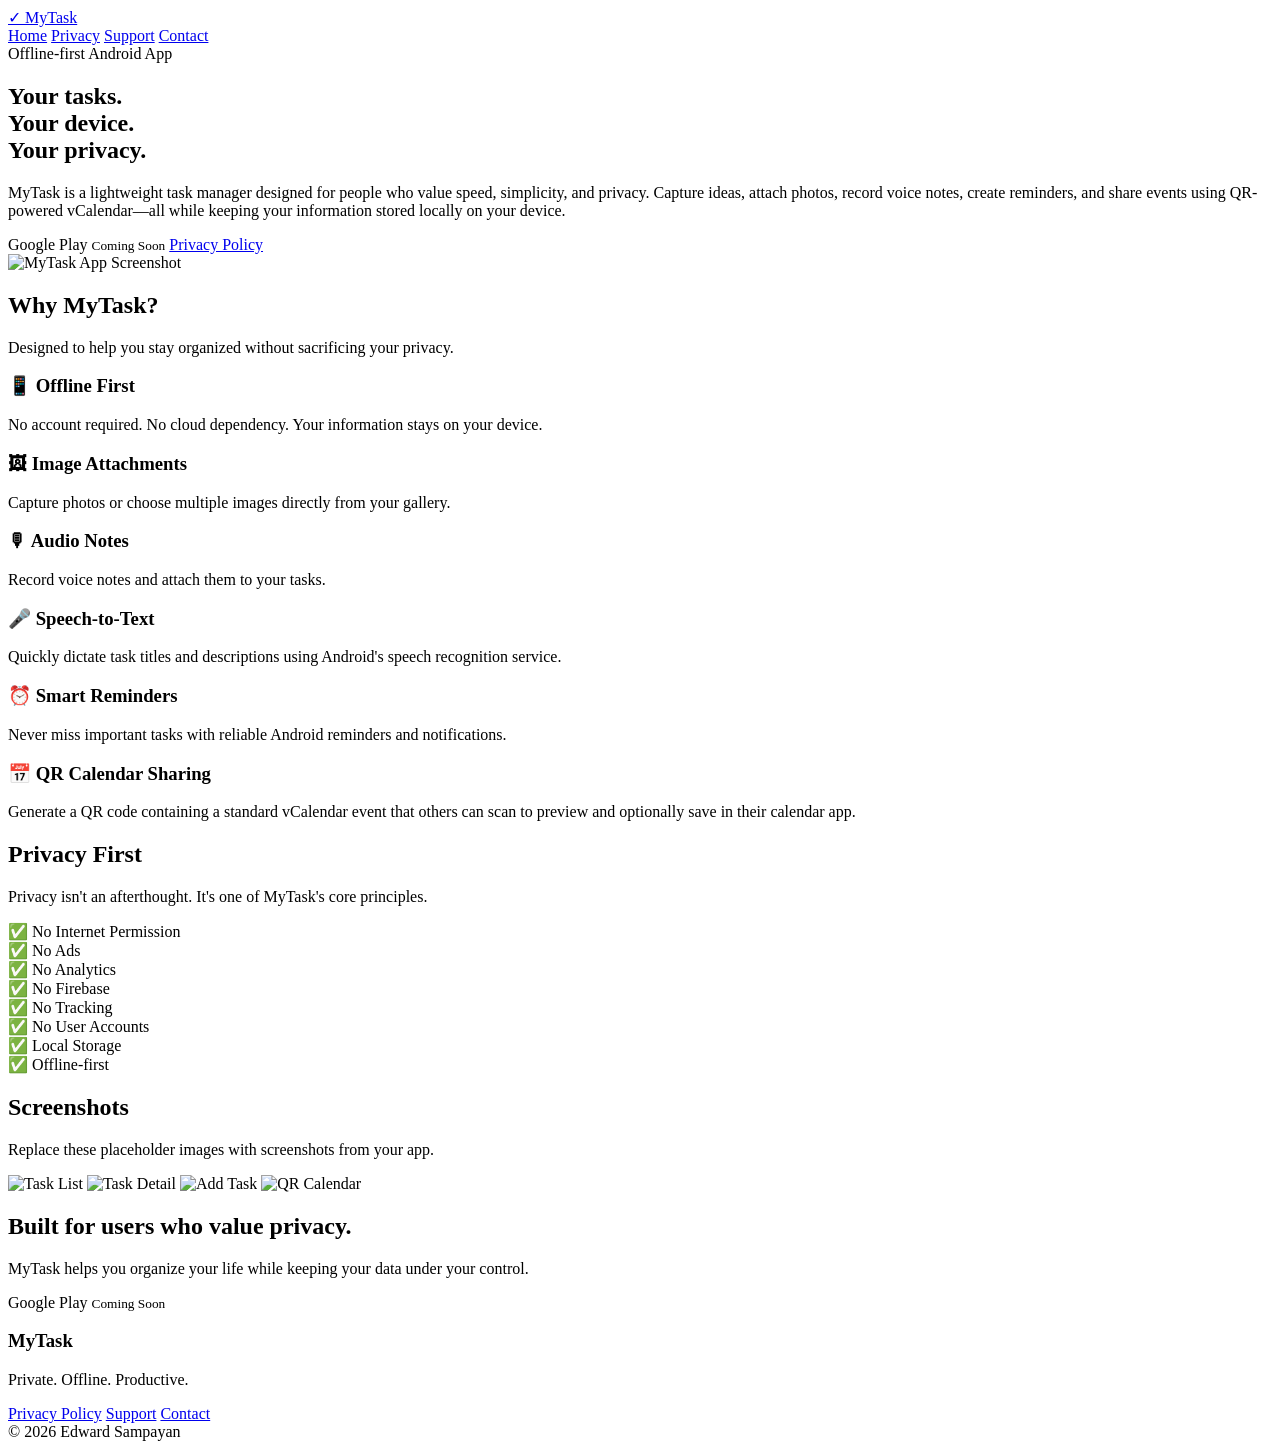
==== index.html @ f2e985c8 "Add initial HTML structure for MyTask app This file contains the complete HTML structure for the MyT" ====
<!DOCTYPE html>
<html lang="en">

<head>
    <meta charset="UTF-8">
    <meta name="viewport" content="width=device-width, initial-scale=1.0">

    <title>MyTask | Private. Offline. Productive.</title>

    <meta name="description"
        content="MyTask is an offline-first Android task manager with reminders, image attachments, audio notes, speech-to-text, and QR calendar sharing.">

    <meta name="theme-color" content="#4CAF50">

    <link rel="stylesheet" href="css/styles.css">
</head>

<body>

<header>

    <div class="container nav">

        <a href="index.html" class="logo">
            <span class="logo-icon">✓</span>
            <span>MyTask</span>
        </a>

        <nav>

            <a href="index.html" class="active">Home</a>

            <a href="privacy.html">Privacy</a>

            <a href="support.html">Support</a>

            <a href="contact.html">Contact</a>

        </nav>

    </div>

</header>

<main>

<section class="hero">

    <div class="container hero-content">

        <div class="hero-text">

            <span class="badge">
                Offline-first Android App
            </span>

            <h1>

                Your tasks.
                <br>
                Your device.
                <br>
                Your privacy.

            </h1>

            <p>

                MyTask is a lightweight task manager designed for people who value
                speed, simplicity, and privacy.

                Capture ideas, attach photos, record voice notes, create reminders,
                and share events using QR-powered vCalendar—all while keeping your
                information stored locally on your device.

            </p>

            <div class="hero-buttons">

                <a class="btn primary disabled">
                    Google Play
                    <small>Coming Soon</small>
                </a>

                <a href="privacy.html" class="btn secondary">

                    Privacy Policy

                </a>

            </div>

        </div>

        <div class="hero-image">

            <img
                    src="images/hero.png"
                    alt="MyTask App Screenshot">

        </div>

    </div>

</section>

<section>

    <div class="container">

        <div class="section-title">

            <h2>Why MyTask?</h2>

            <p>
                Designed to help you stay organized without sacrificing your privacy.
            </p>

        </div>

        <div class="features-grid">

            <article class="card">

                <h3>📱 Offline First</h3>

                <p>

                    No account required.
                    No cloud dependency.
                    Your information stays on your device.

                </p>

            </article>

            <article class="card">

                <h3>🖼 Image Attachments</h3>

                <p>

                    Capture photos or choose multiple images
                    directly from your gallery.

                </p>

            </article>

            <article class="card">

                <h3>🎙 Audio Notes</h3>

                <p>

                    Record voice notes and attach them to your tasks.

                </p>

            </article>

            <article class="card">

                <h3>🎤 Speech-to-Text</h3>

                <p>

                    Quickly dictate task titles and descriptions using Android's
                    speech recognition service.

                </p>

            </article>

            <article class="card">

                <h3>⏰ Smart Reminders</h3>

                <p>

                    Never miss important tasks with reliable
                    Android reminders and notifications.

                </p>

            </article>

            <article class="card">

                <h3>📅 QR Calendar Sharing</h3>

                <p>

                    Generate a QR code containing a standard
                    vCalendar event that others can scan to preview
                    and optionally save in their calendar app.

                </p>

            </article>

        </div>

    </div>

</section>

<section class="privacy-highlight">

    <div class="container">

        <div class="section-title">

            <h2>Privacy First</h2>

            <p>

                Privacy isn't an afterthought.
                It's one of MyTask's core principles.

            </p>

        </div>

        <div class="privacy-grid">

            <div class="privacy-item">✅ No Internet Permission</div>

            <div class="privacy-item">✅ No Ads</div>

            <div class="privacy-item">✅ No Analytics</div>

            <div class="privacy-item">✅ No Firebase</div>

            <div class="privacy-item">✅ No Tracking</div>

            <div class="privacy-item">✅ No User Accounts</div>

            <div class="privacy-item">✅ Local Storage</div>

            <div class="privacy-item">✅ Offline-first</div>

        </div>

    </div>

</section>

<section>

    <div class="container">

        <div class="section-title">

            <h2>Screenshots</h2>

            <p>

                Replace these placeholder images with screenshots
                from your app.

            </p>

        </div>

        <div class="screenshots">

            <img src="images/screenshot-task-list.png" alt="Task List">

            <img src="images/screenshot-detail.png" alt="Task Detail">

            <img src="images/screenshot-add-task.png" alt="Add Task">

            <img src="images/screenshot-calendar-qr.png" alt="QR Calendar">

        </div>

    </div>

</section>

<section class="cta">

    <div class="container">

        <h2>

            Built for users who value privacy.

        </h2>

        <p>

            MyTask helps you organize your life while keeping your
            data under your control.

        </p>

        <a class="btn primary disabled">

            Google Play

            <small>Coming Soon</small>

        </a>

    </div>

</section>

</main>

<footer>

    <div class="container footer">

        <div>

            <h3>MyTask</h3>

            <p>

                Private.
                Offline.
                Productive.

            </p>

        </div>

        <div>

            <a href="privacy.html">Privacy Policy</a>

            <a href="support.html">Support</a>

            <a href="contact.html">Contact</a>

        </div>

    </div>

    <div class="copyright">

        © 2026 Edward Sampayan

    </div>

</footer>

<script src="js/main.js"></script>

</body>

</html>
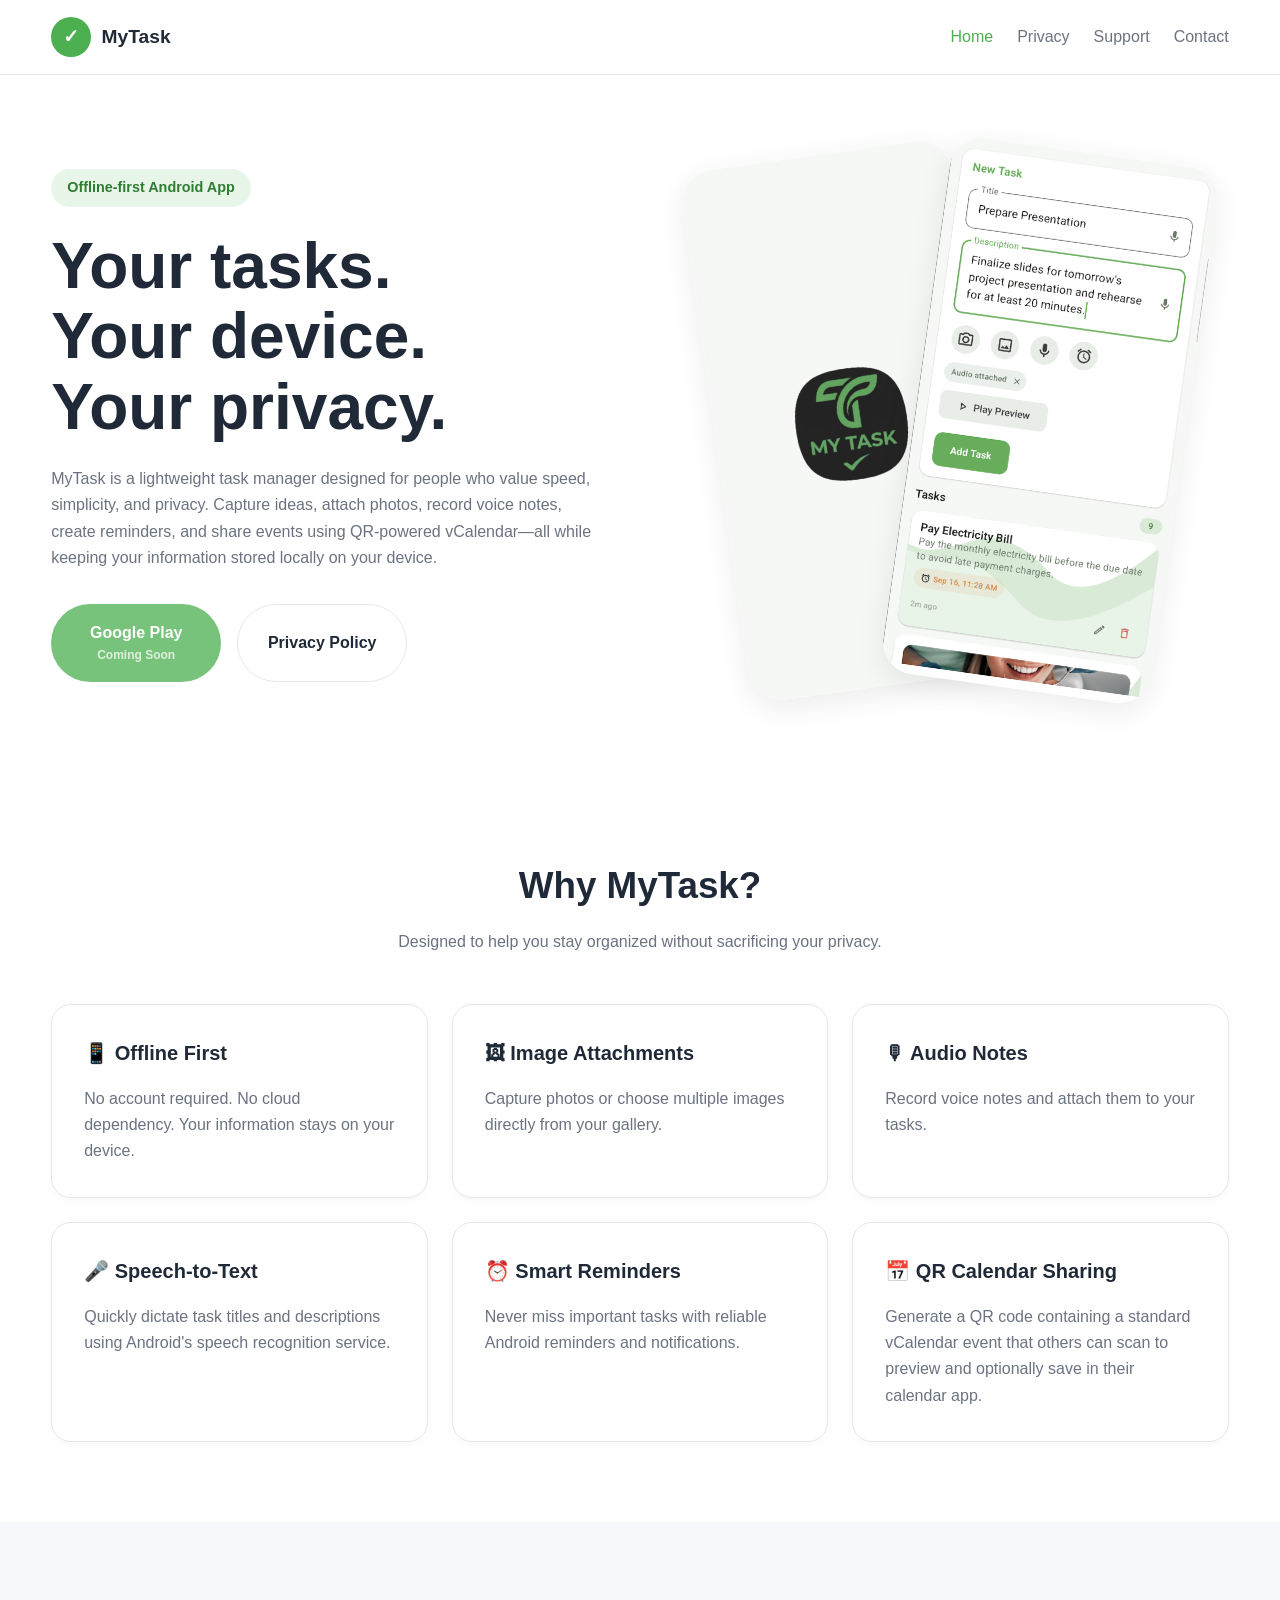
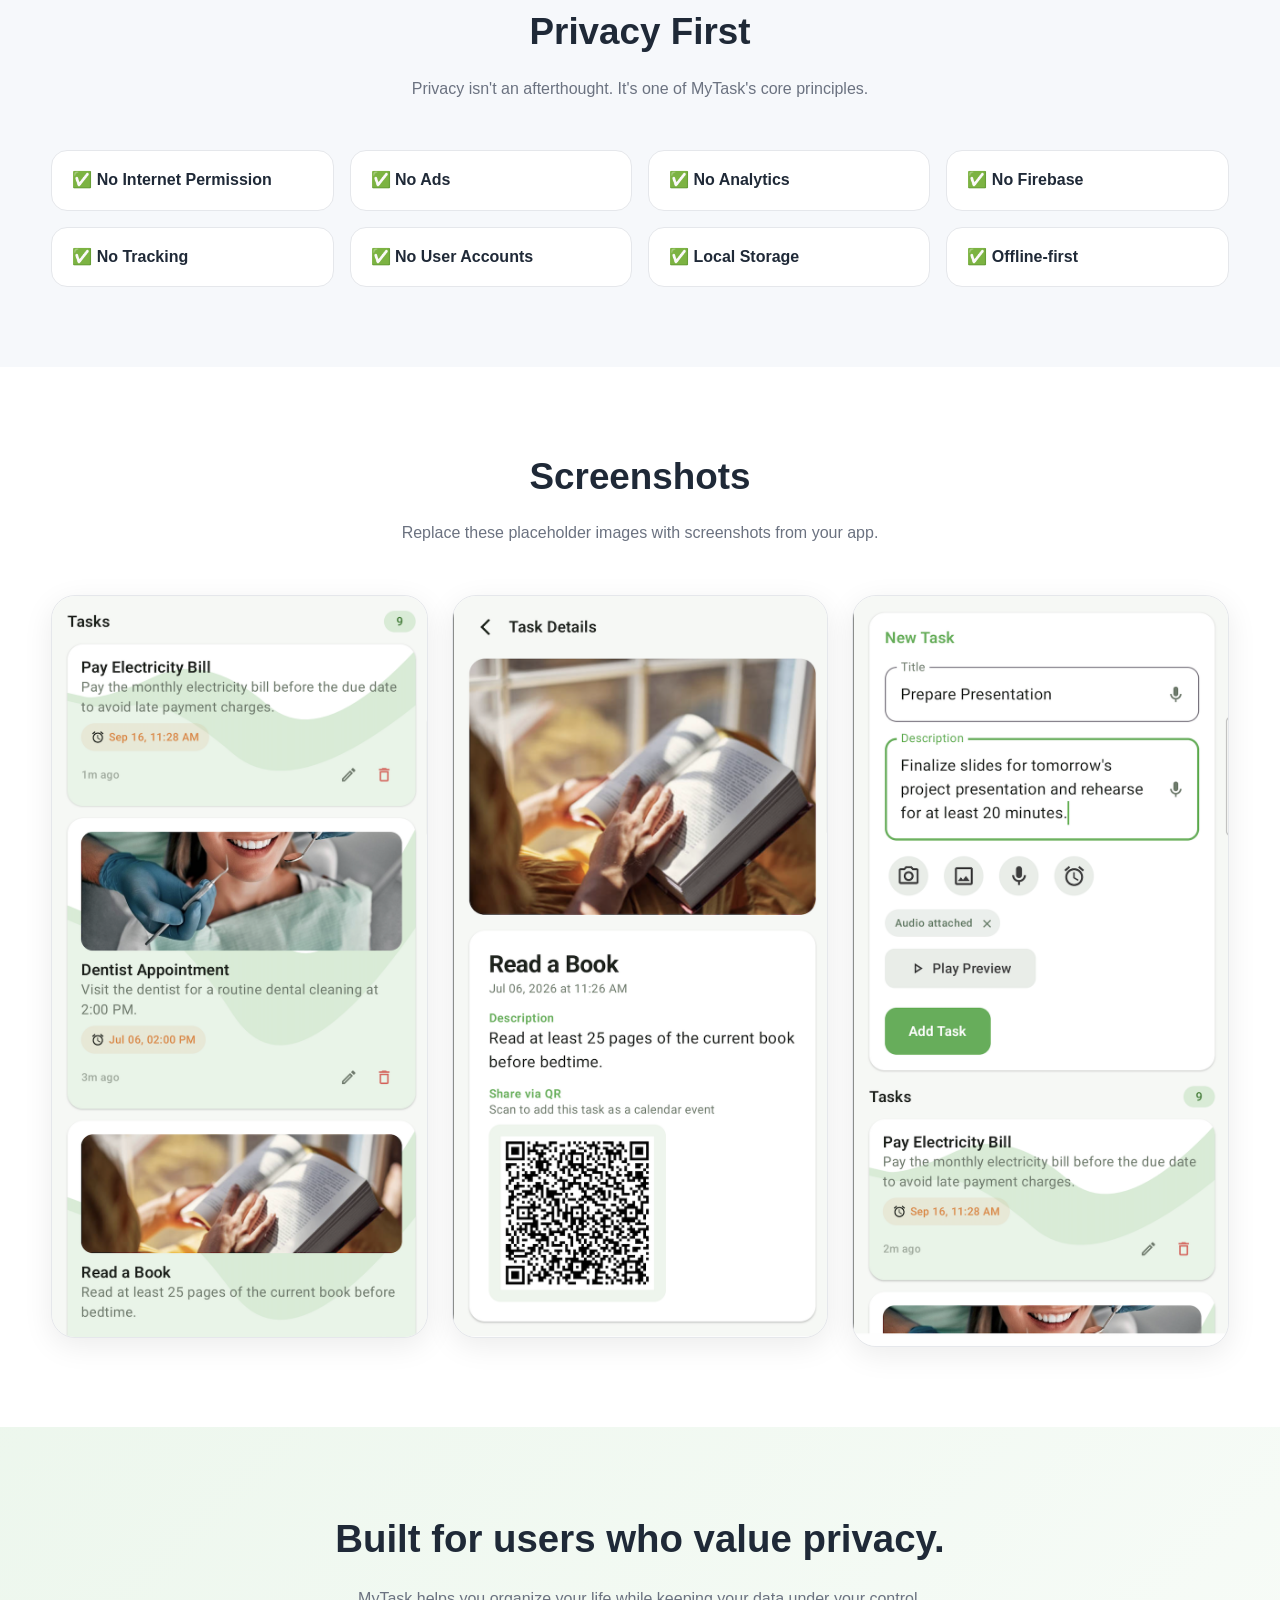
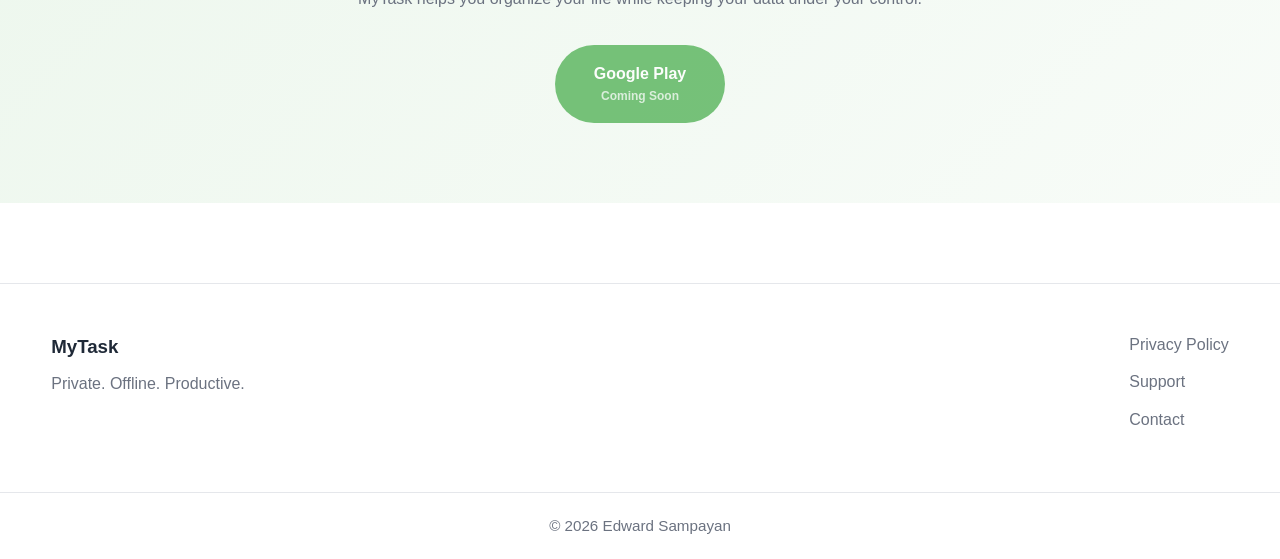
==== commit 8baf9620: "mytask; Updated index.html" ====
--- a/index.html
+++ b/index.html
@@ -13,6 +13,7 @@
     <meta name="theme-color" content="#4CAF50">
 
     <link rel="stylesheet" href="css/styles.css">
+    <link rel="icon" href="images/favicon.ico" type="image/x-icon">
 </head>
 
 <body>
@@ -95,7 +96,10 @@
         <div class="hero-image">
 
             <img
-                    src="images/hero.png"
+                    src="images/ss1.png"
+                    alt="MyTask App Screenshot">
+            <img
+                    src="images/ss2.png"
                     alt="MyTask App Screenshot">
 
         </div>
@@ -271,8 +275,6 @@
 
             <img src="images/screenshot-add-task.png" alt="Add Task">
 
-            <img src="images/screenshot-calendar-qr.png" alt="QR Calendar">
-
         </div>
 
     </div>
--- a/css/styles.css
+++ b/css/styles.css
@@ -0,0 +1,1052 @@
+/* ==========================================================
+   MyTask Website
+   Author: Edward Sampayan
+   ========================================================== */
+
+
+/* ==========================================================
+   CSS VARIABLES
+   ========================================================== */
+
+:root {
+
+    --primary: #4CAF50;
+    --primary-dark: #3e9142;
+
+    --surface: #ffffff;
+    --surface-alt: #f6f8fb;
+
+    --text: #1f2937;
+    --text-light: #6b7280;
+
+    --border: #e5e7eb;
+
+    --shadow:
+        0 8px 30px rgba(0,0,0,.08);
+
+    --radius: 20px;
+
+    --max-width: 1200px;
+
+    --transition: .25s ease;
+
+}
+
+
+
+/* ==========================================================
+   DARK MODE
+   ========================================================== */
+
+@media (prefers-color-scheme: dark){
+
+   :root{
+   
+       --surface:#121212;
+   
+       --surface-alt:#1b1b1b;
+   
+       --text:#f3f4f6;
+   
+       --text-light:#c9ced6;
+   
+       --border:#303030;
+   
+       --shadow:
+           0 10px 35px rgba(0,0,0,.45);
+   
+   }
+
+}
+
+
+
+/* ==========================================================
+   RESET
+   ========================================================== */
+
+*{
+
+    margin:0;
+
+    padding:0;
+
+    box-sizing:border-box;
+
+}
+
+
+
+html{
+
+    scroll-behavior:smooth;
+
+}
+
+
+
+body{
+
+    font-family:
+        Inter,
+        Roboto,
+        "Segoe UI",
+        Arial,
+        sans-serif;
+
+    background:var(--surface);
+
+    color:var(--text);
+
+    line-height:1.65;
+
+    -webkit-font-smoothing:antialiased;
+
+}
+
+
+
+img{
+
+    display:block;
+
+    max-width:100%;
+
+}
+
+
+
+a{
+
+    text-decoration:none;
+
+    color:inherit;
+
+}
+
+
+
+button{
+
+    font:inherit;
+
+}
+
+
+
+/* ==========================================================
+   CONTAINER
+   ========================================================== */
+
+.container{
+
+    width:min(92%, var(--max-width));
+
+    margin:auto;
+
+}
+
+
+
+/* ==========================================================
+   HEADER
+   ========================================================== */
+
+header{
+
+    position:sticky;
+
+    top:0;
+
+    z-index:100;
+
+    backdrop-filter:blur(18px);
+
+    background:
+        rgba(255,255,255,.78);
+
+    border-bottom:
+        1px solid var(--border);
+
+}
+
+
+
+@media(prefers-color-scheme:dark){
+
+   header{
+   
+       background:
+           rgba(18,18,18,.82);
+   
+   }
+
+}
+
+
+
+.nav{
+
+    display:flex;
+
+    align-items:center;
+
+    justify-content:space-between;
+
+    min-height:74px;
+
+}
+
+
+
+.logo{
+
+    display:flex;
+
+    align-items:center;
+
+    gap:.65rem;
+
+    font-weight:700;
+
+    font-size:1.2rem;
+
+}
+
+
+
+.logo-icon{
+
+    width:40px;
+
+    height:40px;
+
+    border-radius:50%;
+
+    background:var(--primary);
+
+    color:white;
+
+    display:grid;
+
+    place-items:center;
+
+}
+
+
+
+nav{
+
+    display:flex;
+
+    gap:1.5rem;
+
+}
+
+
+
+nav a{
+
+    color:var(--text-light);
+
+    transition:var(--transition);
+
+    font-weight:500;
+
+}
+
+
+
+nav a:hover{
+
+    color:var(--primary);
+
+}
+
+
+
+nav a.active{
+
+    color:var(--primary);
+
+}
+
+
+
+/* ==========================================================
+   HERO
+   ========================================================== */
+
+.hero{
+
+    padding:5rem 0;
+
+}
+
+
+
+.hero-content{
+
+    display:grid;
+
+    grid-template-columns:
+        repeat(2,1fr);
+
+    gap:4rem;
+
+    align-items:center;
+
+}
+
+
+
+.badge{
+
+    display:inline-block;
+
+    background:#E8F5E9;
+
+    color:#2E7D32;
+
+    padding:.45rem 1rem;
+
+    border-radius:999px;
+
+    font-size:.9rem;
+
+    font-weight:600;
+
+    margin-bottom:1.5rem;
+
+}
+
+
+
+@media(prefers-color-scheme:dark){
+
+   .badge{
+   
+       background:#204422;
+   
+       color:#A5D6A7;
+   
+   }
+
+}
+
+
+
+.hero h1{
+
+    font-size:clamp(2.6rem,5vw,4.2rem);
+
+    line-height:1.1;
+
+    margin-bottom:1.5rem;
+
+}
+
+
+
+.hero p{
+
+    color:var(--text-light);
+
+    max-width:650px;
+
+    margin-bottom:2rem;
+
+}
+
+
+
+.hero-image {
+
+    display: flex;
+
+    justify-content: center;
+
+    align-items: center;
+
+    gap: 0;
+
+    position: relative;
+
+}
+
+
+
+.hero-image img {
+
+    width: 270px;
+
+    border-radius: 32px;
+
+    box-shadow: var(--shadow);
+
+    transition: transform .35s ease;
+
+}
+
+.hero-image img:first-child {
+
+    transform:
+        rotate(-8deg)
+        translateX(35px);
+
+}
+
+.hero-image img:last-child {
+
+    transform:
+        rotate(8deg)
+        translateX(-35px);
+
+}
+
+.hero-image img:hover {
+
+    transform: scale(1.05);
+
+    z-index: 5;
+
+}
+
+
+
+/* ==========================================================
+   BUTTONS
+   ========================================================== */
+
+.hero-buttons{
+
+    display:flex;
+
+    gap:1rem;
+
+    flex-wrap:wrap;
+
+}
+
+
+
+.btn{
+
+    display:inline-flex;
+
+    align-items:center;
+
+    justify-content:center;
+
+    flex-direction:column;
+
+    min-width:170px;
+
+    padding:1rem 1.6rem;
+
+    border-radius:999px;
+
+    transition:var(--transition);
+
+    font-weight:600;
+
+}
+
+
+
+.btn small{
+
+    opacity:.75;
+
+    font-size:.75rem;
+
+}
+
+
+
+.btn.primary{
+
+    background:var(--primary);
+
+    color:white;
+
+}
+
+
+
+.btn.primary:hover{
+
+    background:var(--primary-dark);
+
+    transform:translateY(-2px);
+
+}
+
+
+
+.btn.secondary{
+
+    border:1px solid var(--border);
+
+}
+
+
+
+.btn.secondary:hover{
+
+    background:var(--surface-alt);
+
+}
+
+
+
+.btn.disabled{
+
+    opacity:.75;
+
+    cursor:not-allowed;
+
+}
+
+
+
+/* ==========================================================
+   SECTION
+   ========================================================== */
+
+section{
+
+    padding:5rem 0;
+
+}
+
+
+
+.section-title{
+
+    text-align:center;
+
+    margin-bottom:3rem;
+
+}
+
+
+
+.section-title h2{
+
+    font-size:2.3rem;
+
+    margin-bottom:.8rem;
+
+}
+
+
+
+.section-title p{
+
+    color:var(--text-light);
+
+    max-width:650px;
+
+    margin:auto;
+
+}
+
+/* ==========================================================
+   FEATURES
+   ========================================================== */
+
+.features-grid{
+
+    display:grid;
+
+    grid-template-columns:repeat(auto-fit,minmax(280px,1fr));
+
+    gap:1.5rem;
+
+}
+
+.card{
+
+    background:var(--surface);
+
+    border:1px solid var(--border);
+
+    border-radius:var(--radius);
+
+    padding:2rem;
+
+    transition:var(--transition);
+
+    box-shadow:0 2px 8px rgba(0,0,0,.03);
+
+}
+
+.card:hover{
+
+    transform:translateY(-6px);
+
+    box-shadow:var(--shadow);
+
+}
+
+.card h3{
+
+    margin-bottom:1rem;
+
+    font-size:1.25rem;
+
+}
+
+.card p{
+
+    color:var(--text-light);
+
+}
+
+
+
+/* ==========================================================
+   PRIVACY HIGHLIGHT
+   ========================================================== */
+
+.privacy-highlight{
+
+    background:var(--surface-alt);
+
+}
+
+.privacy-grid{
+
+    display:grid;
+
+    grid-template-columns:repeat(auto-fit,minmax(240px,1fr));
+
+    gap:1rem;
+
+}
+
+.privacy-item{
+
+    background:var(--surface);
+
+    border:1px solid var(--border);
+
+    border-radius:16px;
+
+    padding:1rem 1.25rem;
+
+    font-weight:600;
+
+    transition:var(--transition);
+
+}
+
+.privacy-item:hover{
+
+    transform:translateY(-3px);
+
+    box-shadow:var(--shadow);
+
+}
+
+
+
+/* ==========================================================
+   SCREENSHOTS
+   ========================================================== */
+
+.screenshots{
+
+    display:grid;
+
+    grid-template-columns:repeat(auto-fit,minmax(220px,1fr));
+
+    gap:1.5rem;
+
+}
+
+.screenshots img{
+
+    width:100%;
+
+    border-radius:24px;
+
+    border:1px solid var(--border);
+
+    box-shadow:var(--shadow);
+
+    transition:var(--transition);
+
+    background:var(--surface-alt);
+
+}
+
+.screenshots img:hover{
+
+    transform:scale(1.03);
+
+}
+
+
+
+/* ==========================================================
+   CTA
+   ========================================================== */
+
+.cta{
+
+    text-align:center;
+
+    background:linear-gradient(
+        135deg,
+        rgba(76,175,80,.10),
+        rgba(76,175,80,.04)
+    );
+
+}
+
+.cta h2{
+
+    font-size:2.4rem;
+
+    margin-bottom:1rem;
+
+}
+
+.cta p{
+
+    max-width:700px;
+
+    margin:0 auto 2rem;
+
+    color:var(--text-light);
+
+}
+
+.cta .btn{
+
+    margin:auto;
+
+}
+
+
+
+/* ==========================================================
+   FOOTER
+   ========================================================== */
+
+footer{
+
+    border-top:1px solid var(--border);
+
+    margin-top:5rem;
+
+}
+
+.footer{
+
+    padding:3rem 0;
+
+    display:flex;
+
+    justify-content:space-between;
+
+    align-items:flex-start;
+
+    gap:2rem;
+
+    flex-wrap:wrap;
+
+}
+
+.footer h3{
+
+    margin-bottom:.5rem;
+
+}
+
+.footer p{
+
+    color:var(--text-light);
+
+}
+
+.footer a{
+
+    display:block;
+
+    margin-bottom:.7rem;
+
+    color:var(--text-light);
+
+    transition:var(--transition);
+
+}
+
+.footer a:hover{
+
+    color:var(--primary);
+
+}
+
+.copyright{
+
+    text-align:center;
+
+    padding:1.25rem;
+
+    border-top:1px solid var(--border);
+
+    color:var(--text-light);
+
+    font-size:.95rem;
+
+}
+
+
+
+/* ==========================================================
+   SIMPLE FADE ANIMATION
+   ========================================================== */
+
+.fade-up{
+
+    opacity:0;
+
+    transform:translateY(24px);
+
+    transition:
+        opacity .6s ease,
+        transform .6s ease;
+
+}
+
+.fade-up.show{
+
+    opacity:1;
+
+    transform:translateY(0);
+
+}
+
+
+
+/* ==========================================================
+   UTILITIES
+   ========================================================== */
+
+.text-center{
+
+    text-align:center;
+
+}
+
+.mt-1{margin-top:.5rem;}
+.mt-2{margin-top:1rem;}
+.mt-3{margin-top:2rem;}
+.mt-4{margin-top:3rem;}
+
+.mb-1{margin-bottom:.5rem;}
+.mb-2{margin-bottom:1rem;}
+.mb-3{margin-bottom:2rem;}
+.mb-4{margin-bottom:3rem;}
+
+
+
+/* ==========================================================
+   RESPONSIVE
+   ========================================================== */
+
+@media (max-width:900px){
+
+.hero-content{
+
+    grid-template-columns:1fr;
+
+    text-align:center;
+
+}
+
+.hero-image{
+
+    order:-1;
+
+}
+
+.hero p{
+
+    margin-left:auto;
+
+    margin-right:auto;
+
+}
+
+.hero-buttons{
+
+    justify-content:center;
+
+}
+
+.footer{
+
+    flex-direction:column;
+
+}
+
+}
+
+
+
+@media (max-width:700px){
+
+nav{
+
+    gap:.9rem;
+
+    flex-wrap:wrap;
+
+    justify-content:flex-end;
+
+}
+
+.logo{
+
+    font-size:1rem;
+
+}
+
+.hero{
+
+    padding:3rem 0;
+
+}
+
+.hero-image img{
+
+    width:260px;
+
+}
+
+.section-title h2{
+
+    font-size:2rem;
+
+}
+
+.cta h2{
+
+    font-size:2rem;
+
+}
+
+}
+
+
+
+@media (max-width:520px){
+
+.nav{
+
+    flex-direction:column;
+
+    justify-content:center;
+
+    gap:1rem;
+
+    padding:1rem 0;
+
+}
+
+nav{
+
+    justify-content:center;
+
+}
+
+.btn{
+
+    width:100%;
+
+}
+
+.hero-buttons{
+
+    flex-direction:column;
+
+}
+
+.screenshots{
+
+    grid-template-columns:1fr;
+
+}
+
+.features-grid{
+
+    grid-template-columns:1fr;
+
+}
+
+.privacy-grid{
+
+    grid-template-columns:1fr;
+
+}
+
+}
+
+/* ==========================================================
+   BACK TO TOP
+========================================================== */
+
+.back-to-top {
+
+    position: fixed;
+
+    right: 24px;
+
+    bottom: 24px;
+
+    width: 52px;
+
+    height: 52px;
+
+    border: none;
+
+    border-radius: 50%;
+
+    background: var(--primary);
+
+    color: white;
+
+    font-size: 22px;
+
+    cursor: pointer;
+
+    box-shadow: var(--shadow);
+
+    opacity: 0;
+
+    visibility: hidden;
+
+    transition: .25s;
+
+    z-index: 999;
+
+}
+
+.back-to-top:hover {
+
+    transform: translateY(-3px);
+
+}
+
+.back-to-top.visible {
+
+    opacity: 1;
+
+    visibility: visible;
+
+}
+
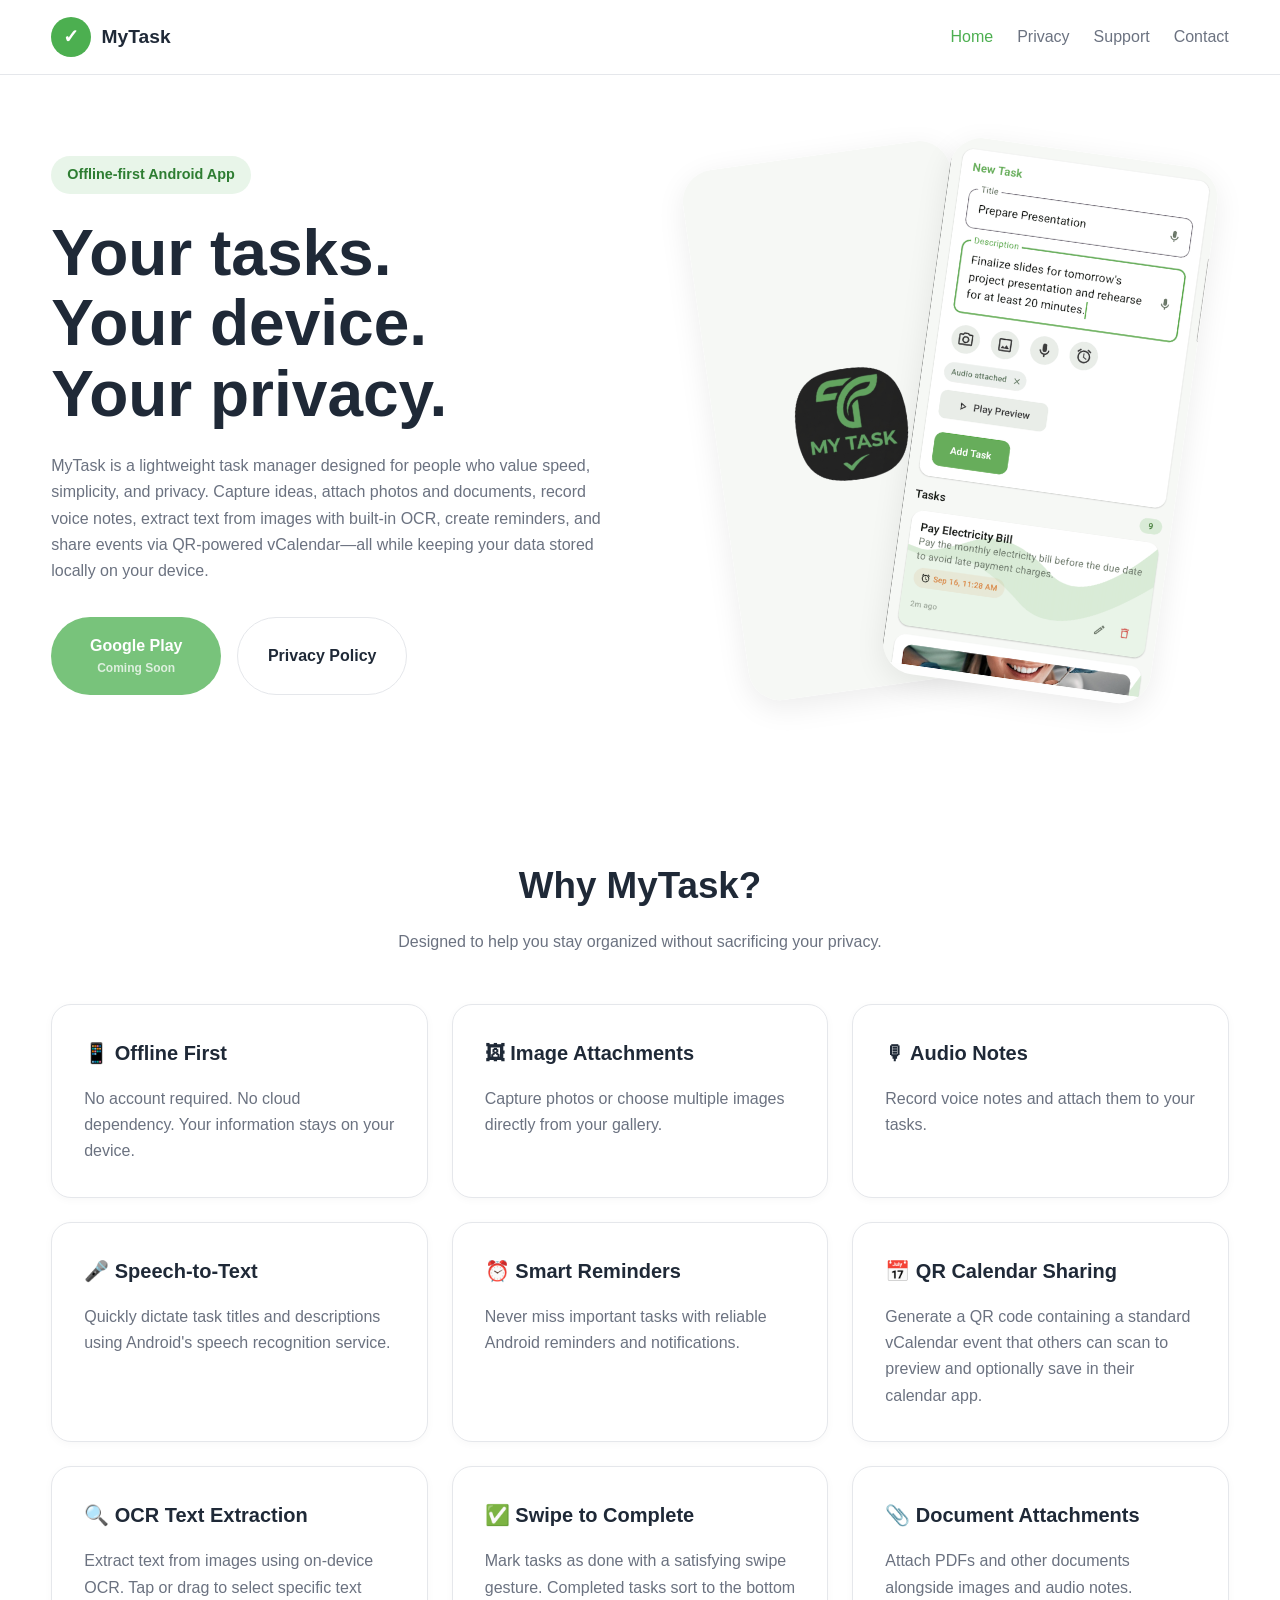
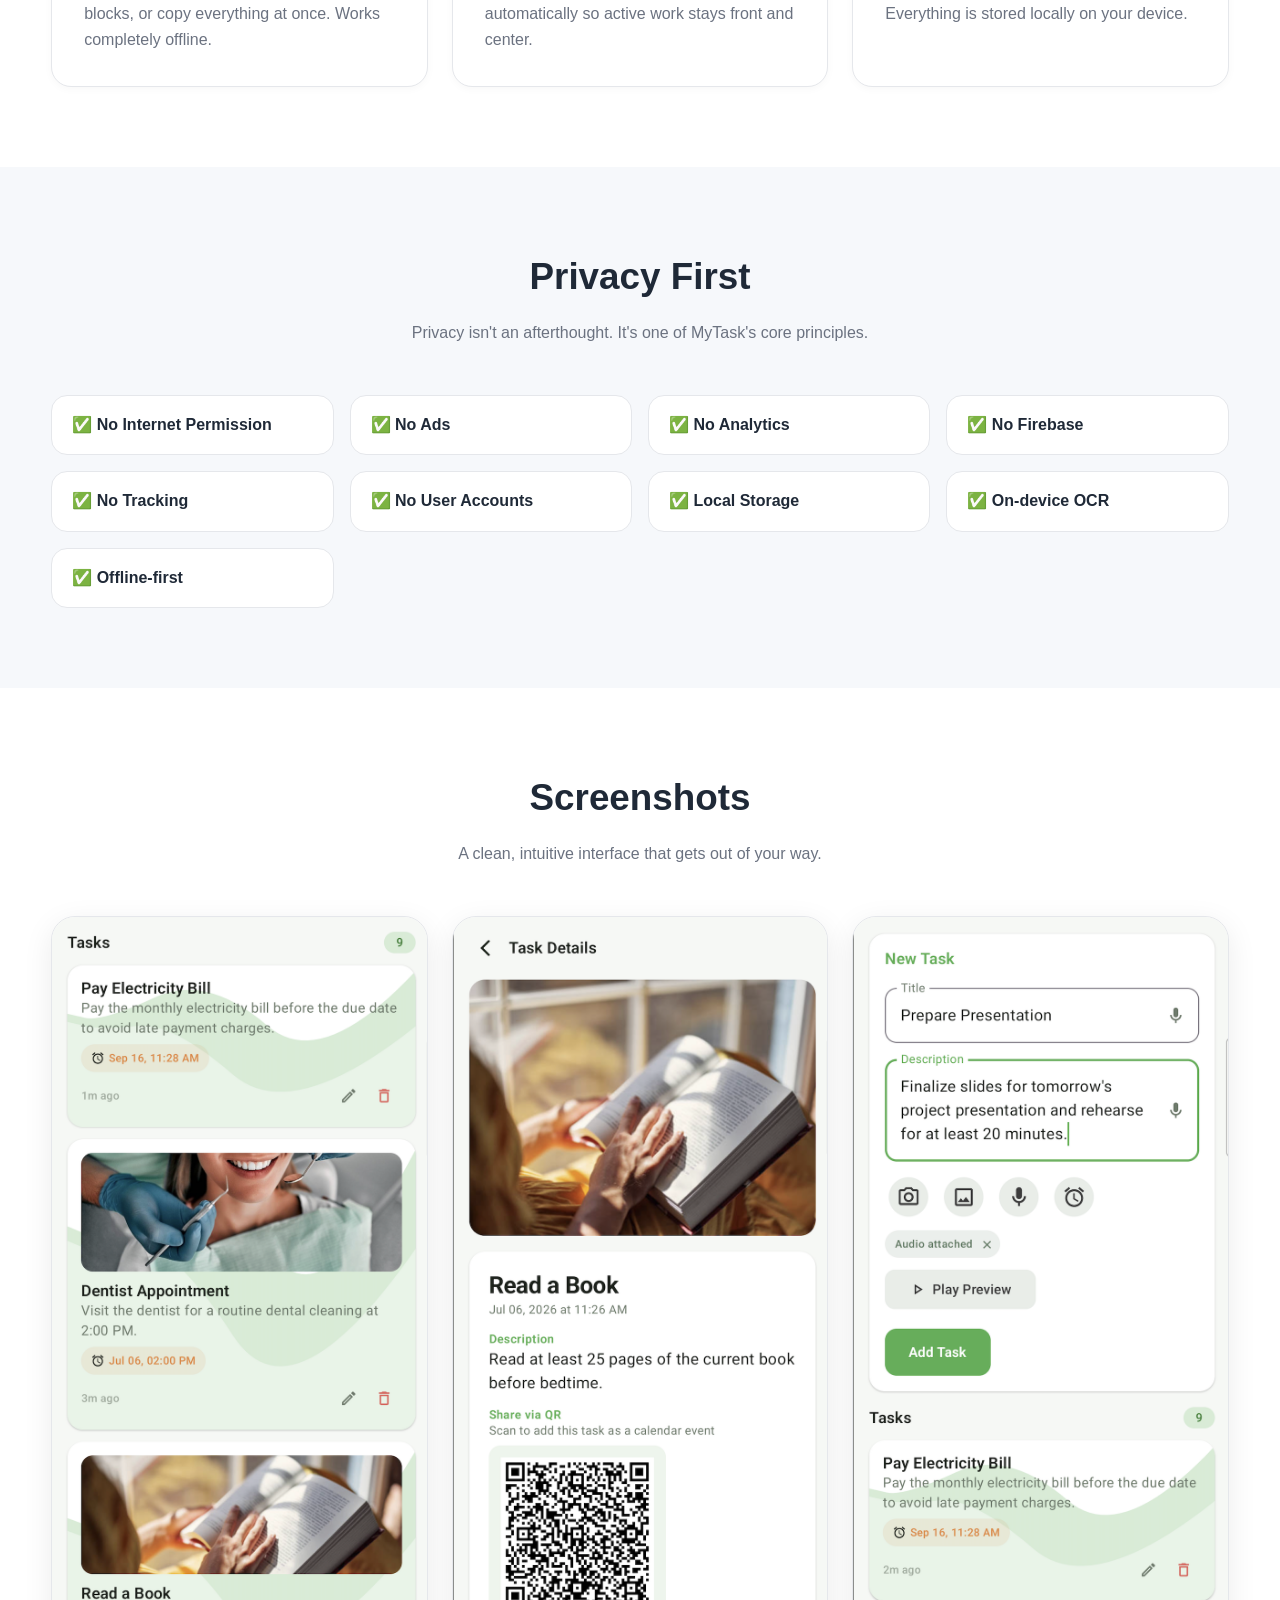
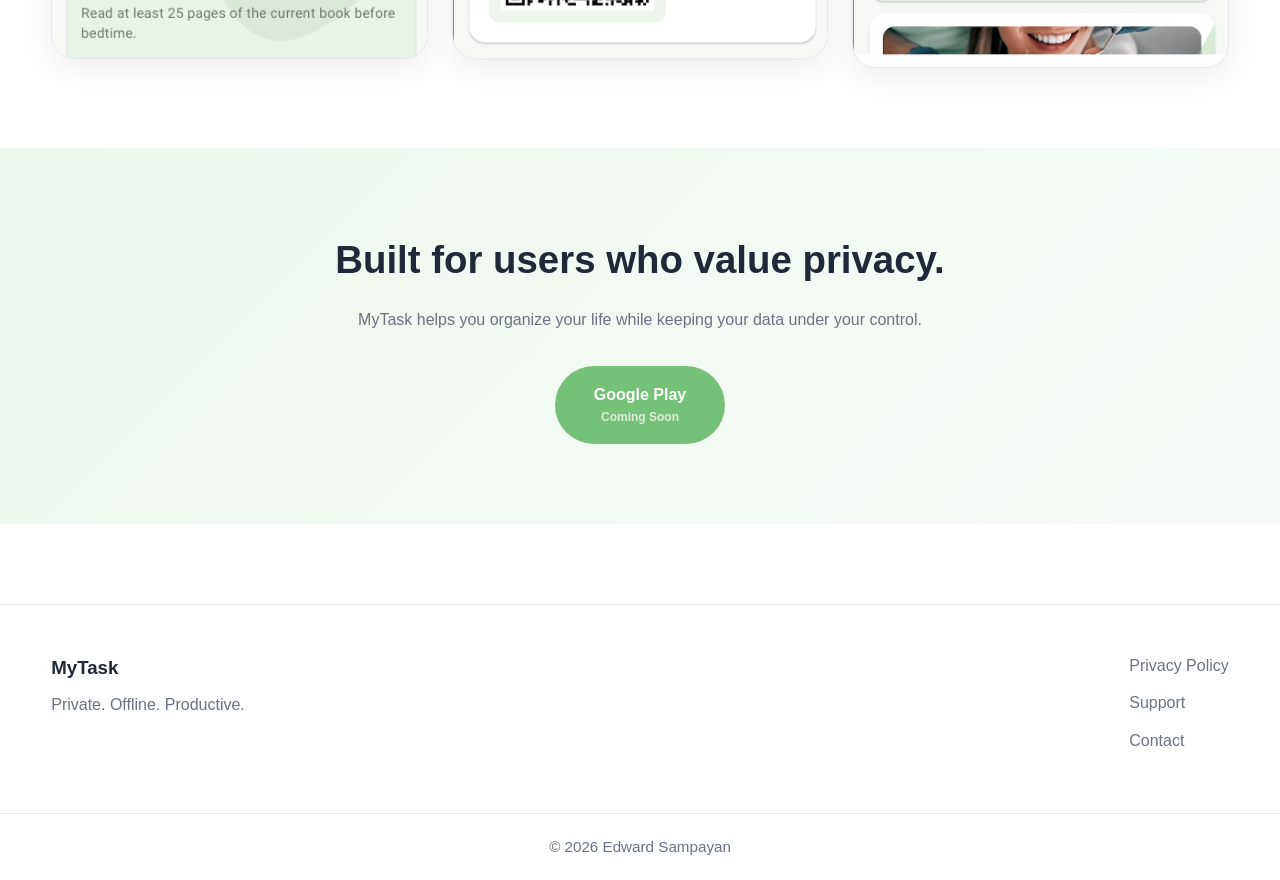
==== commit 31980430: "mytask; updated site contents" ====
--- a/index.html
+++ b/index.html
@@ -70,9 +70,10 @@
                 MyTask is a lightweight task manager designed for people who value
                 speed, simplicity, and privacy.
 
-                Capture ideas, attach photos, record voice notes, create reminders,
-                and share events using QR-powered vCalendar—all while keeping your
-                information stored locally on your device.
+                Capture ideas, attach photos and documents, record voice notes,
+                extract text from images with built-in OCR, create reminders,
+                and share events via QR-powered vCalendar—all while keeping your
+                data stored locally on your device.
 
             </p>
 
@@ -203,6 +204,48 @@
 
             </article>
 
+            <article class="card">
+
+                <h3>🔍 OCR Text Extraction</h3>
+
+                <p>
+
+                    Extract text from images using on-device OCR.
+                    Tap or drag to select specific text blocks, or
+                    copy everything at once. Works completely offline.
+
+                </p>
+
+            </article>
+
+            <article class="card">
+
+                <h3>✅ Swipe to Complete</h3>
+
+                <p>
+
+                    Mark tasks as done with a satisfying swipe gesture.
+                    Completed tasks sort to the bottom automatically
+                    so active work stays front and center.
+
+                </p>
+
+            </article>
+
+            <article class="card">
+
+                <h3>📎 Document Attachments</h3>
+
+                <p>
+
+                    Attach PDFs and other documents alongside images
+                    and audio notes. Everything is stored locally on
+                    your device.
+
+                </p>
+
+            </article>
+
         </div>
 
     </div>
@@ -242,6 +285,8 @@
 
             <div class="privacy-item">✅ Local Storage</div>
 
+            <div class="privacy-item">✅ On-device OCR</div>
+
             <div class="privacy-item">✅ Offline-first</div>
 
         </div>
@@ -260,8 +305,7 @@
 
             <p>
 
-                Replace these placeholder images with screenshots
-                from your app.
+                A clean, intuitive interface that gets out of your way.
 
             </p>
 
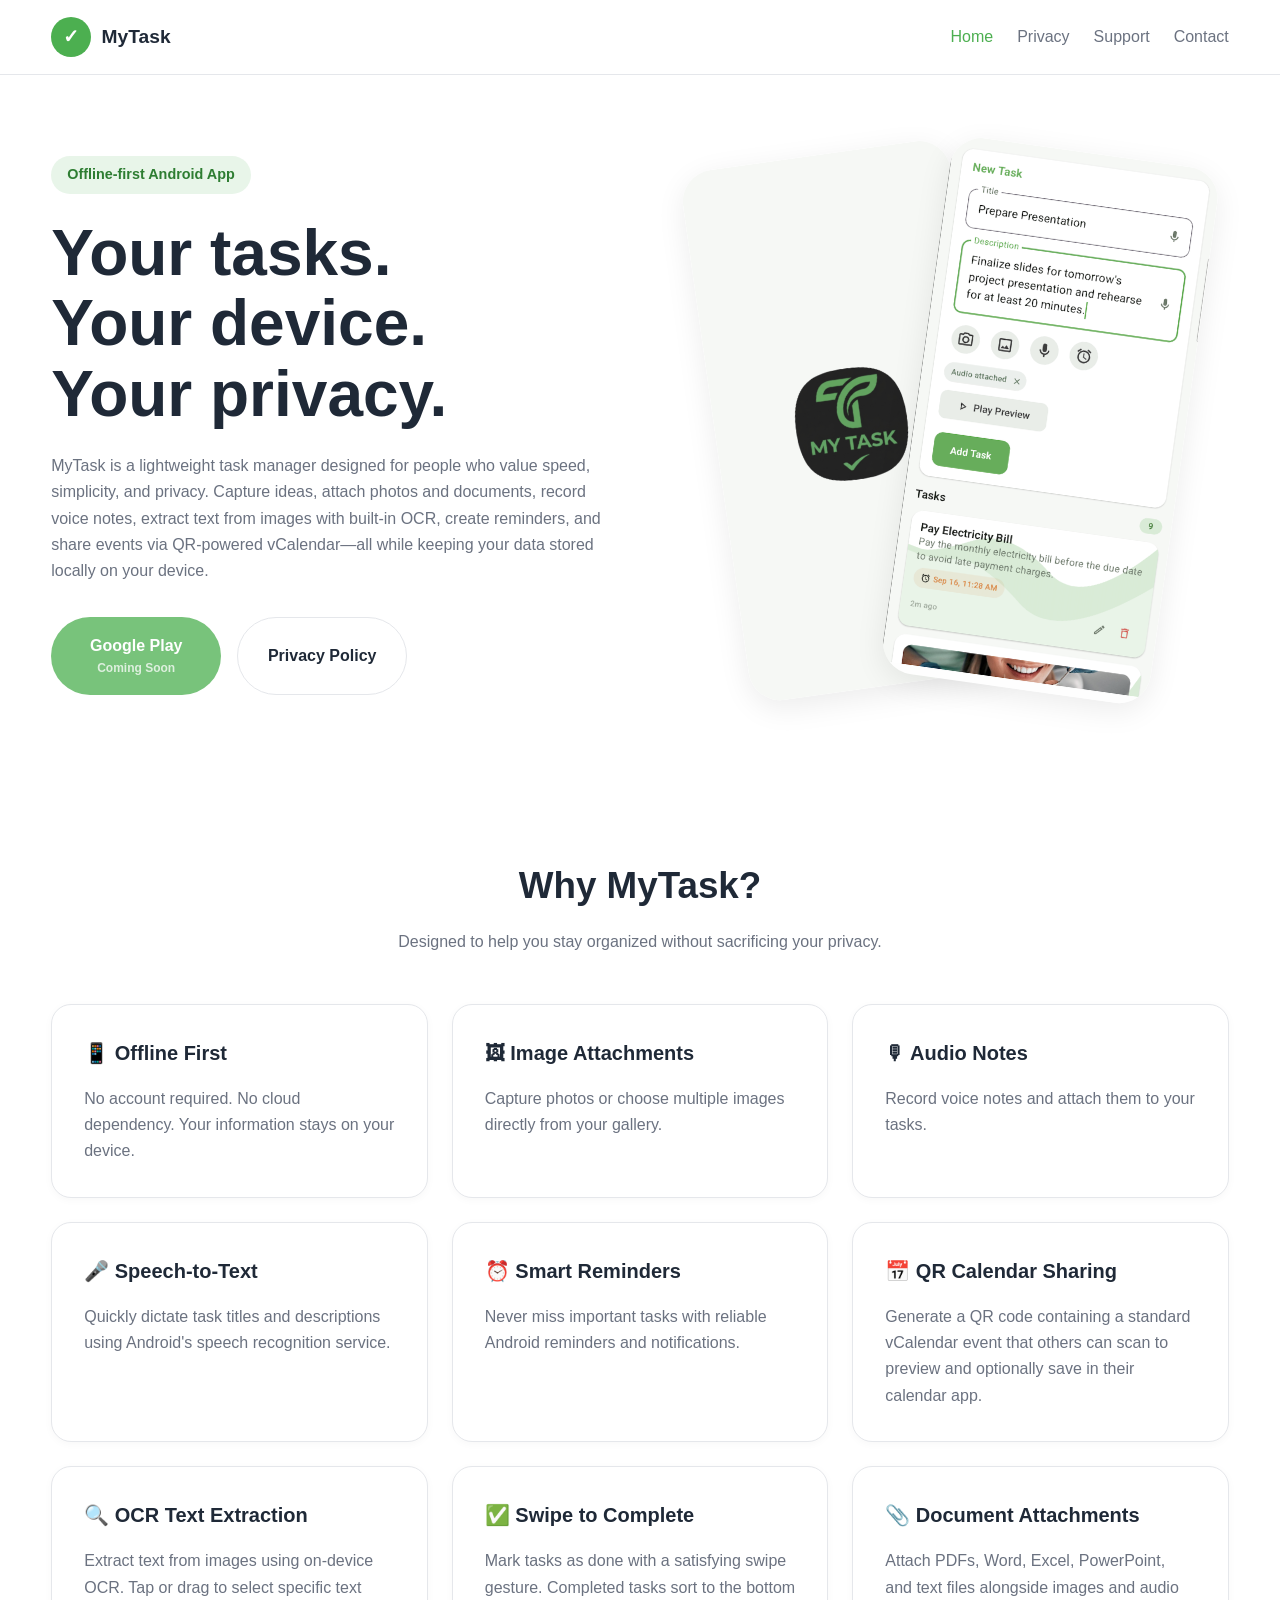
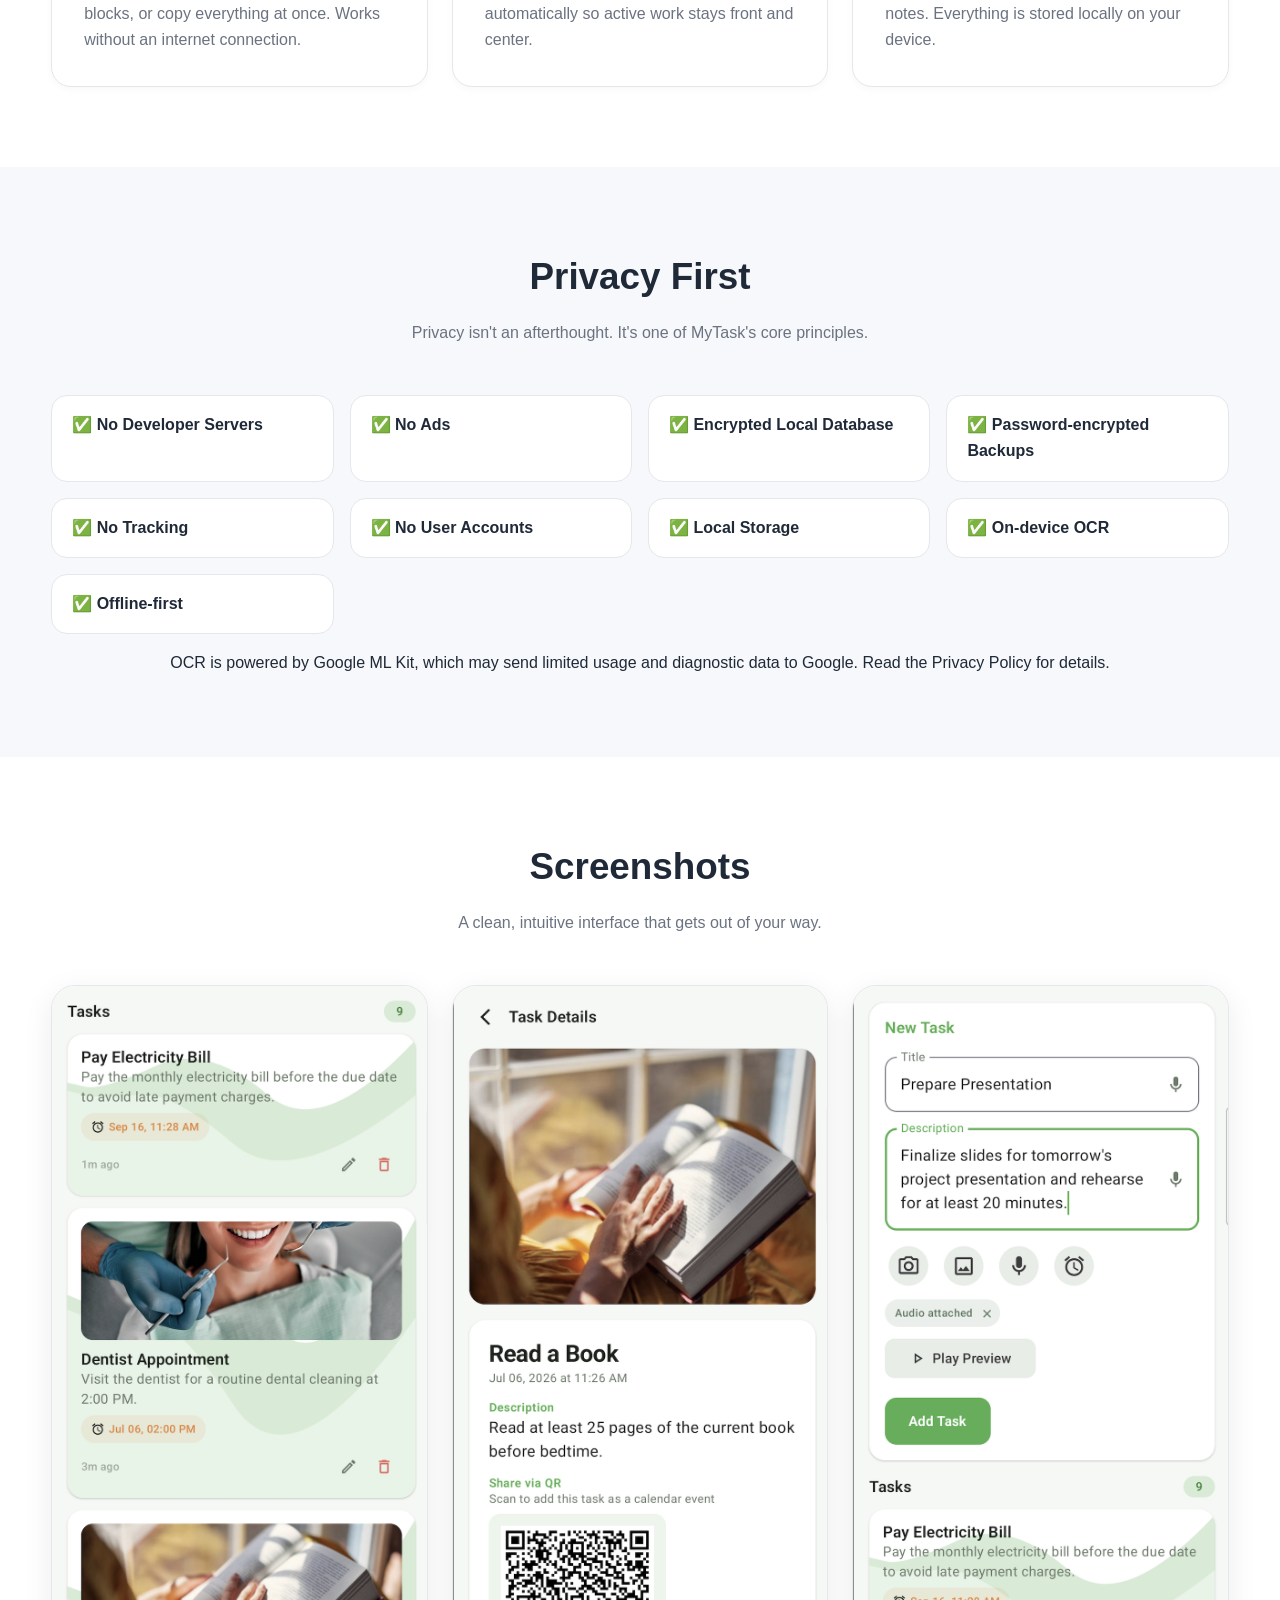
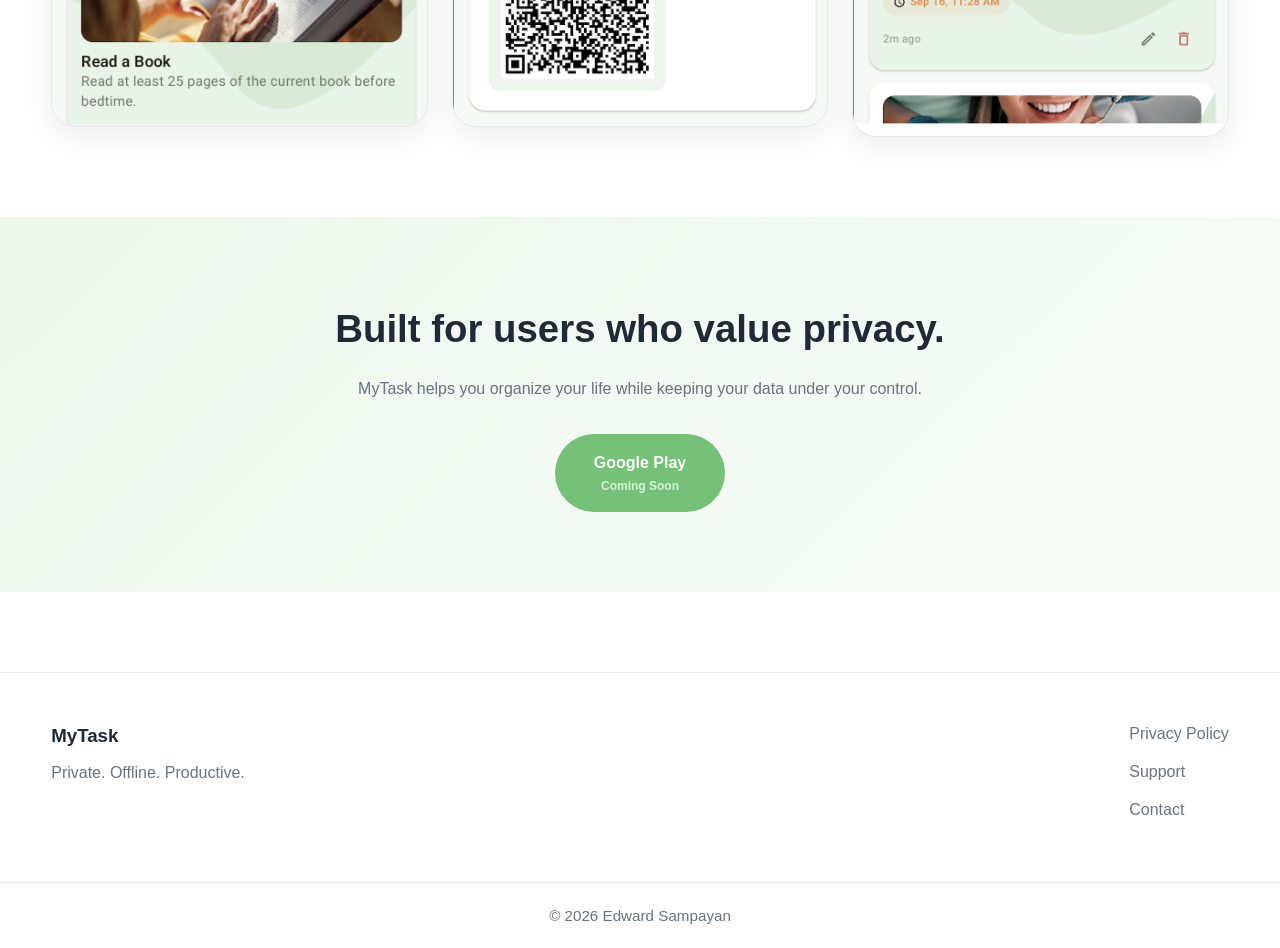
==== commit 97976a34: "privacy: correct internet, ML Kit, backup and retention claims The published policy stated the app d" ====
--- a/index.html
+++ b/index.html
@@ -212,7 +212,7 @@
 
                     Extract text from images using on-device OCR.
                     Tap or drag to select specific text blocks, or
-                    copy everything at once. Works completely offline.
+                    copy everything at once. Works without an internet connection.
 
                 </p>
 
@@ -238,9 +238,9 @@
 
                 <p>
 
-                    Attach PDFs and other documents alongside images
-                    and audio notes. Everything is stored locally on
-                    your device.
+                    Attach PDFs, Word, Excel, PowerPoint, and text
+                    files alongside images and audio notes. Everything
+                    is stored locally on your device.
 
                 </p>
 
@@ -271,13 +271,13 @@
 
         <div class="privacy-grid">
 
-            <div class="privacy-item">✅ No Internet Permission</div>
+            <div class="privacy-item">✅ No Developer Servers</div>
 
             <div class="privacy-item">✅ No Ads</div>
 
-            <div class="privacy-item">✅ No Analytics</div>
-
-            <div class="privacy-item">✅ No Firebase</div>
+            <div class="privacy-item">✅ Encrypted Local Database</div>
+
+            <div class="privacy-item">✅ Password-encrypted Backups</div>
 
             <div class="privacy-item">✅ No Tracking</div>
 
@@ -290,6 +290,13 @@
             <div class="privacy-item">✅ Offline-first</div>
 
         </div>
+
+        <p class="mt-2 text-center">
+
+            OCR is powered by Google ML Kit, which may send limited usage and diagnostic data to Google.
+            <a href="privacy.html">Read the Privacy Policy</a> for details.
+
+        </p>
 
     </div>
 
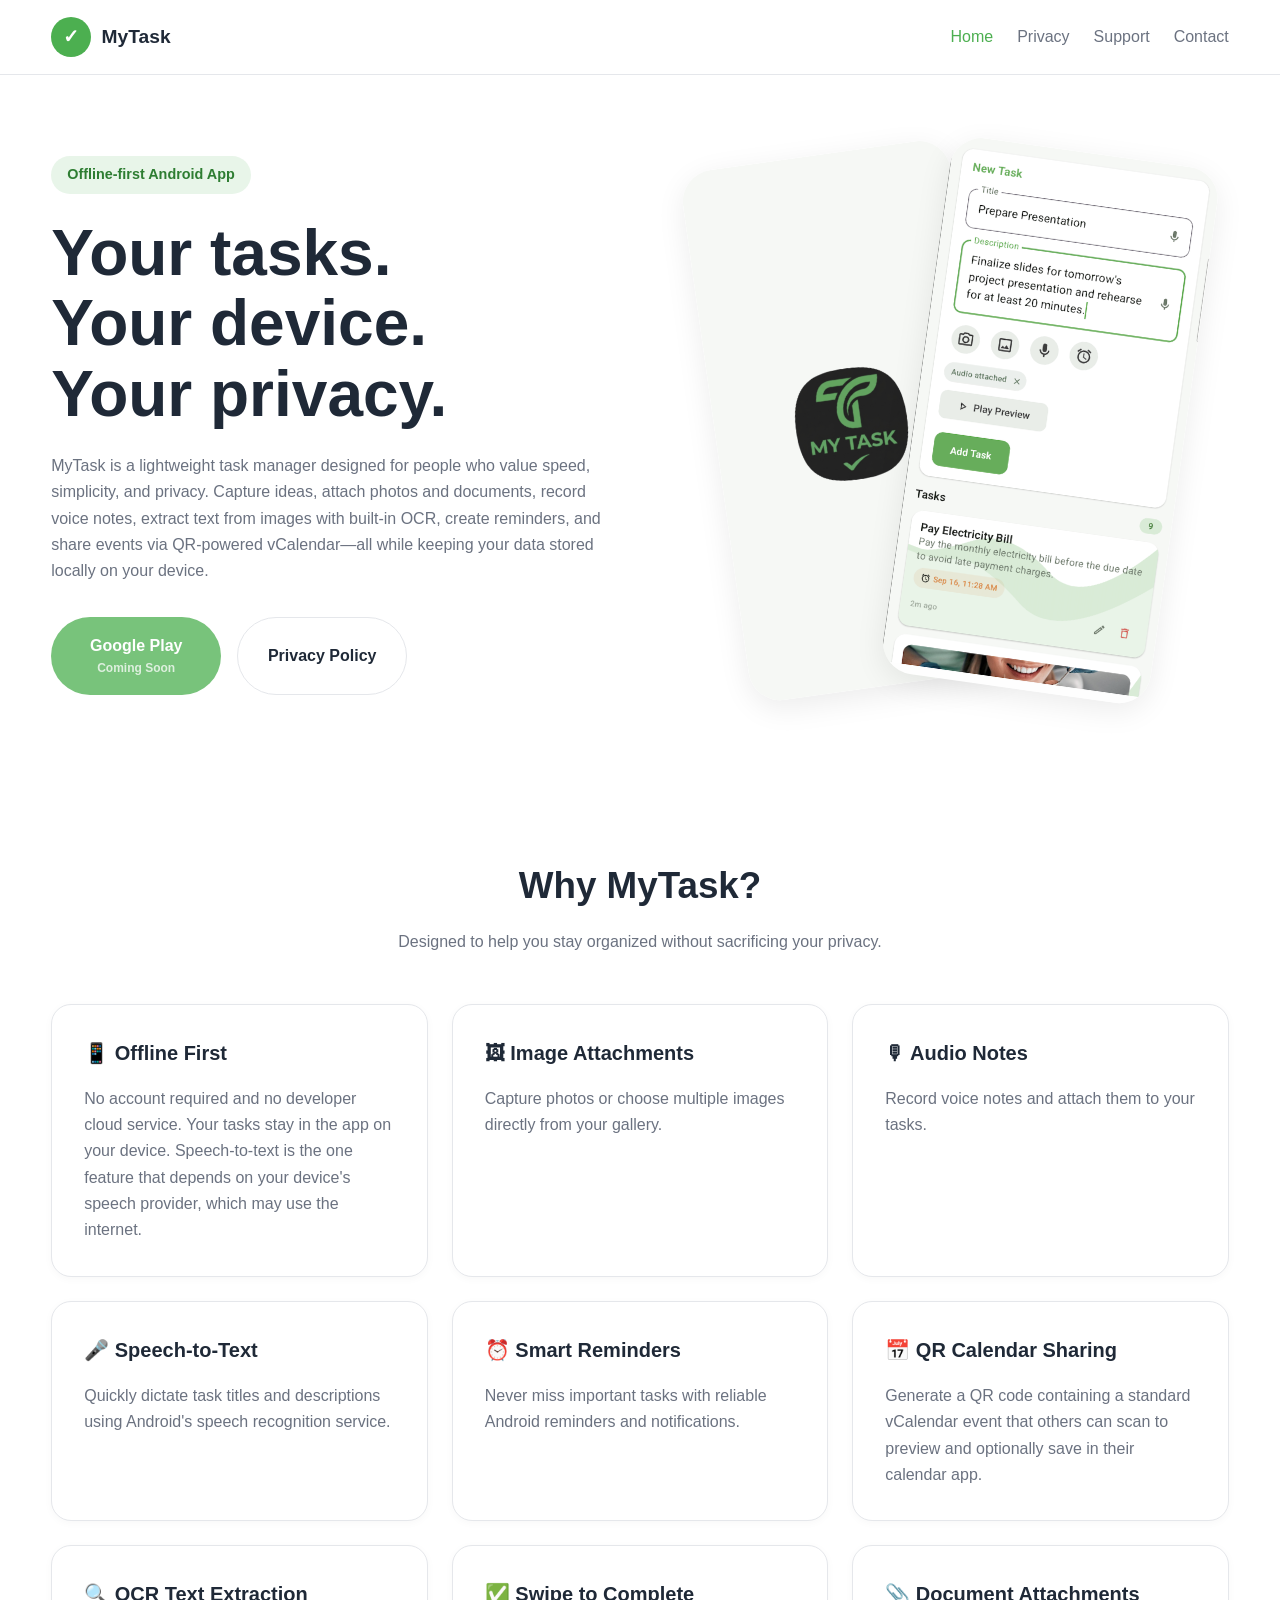
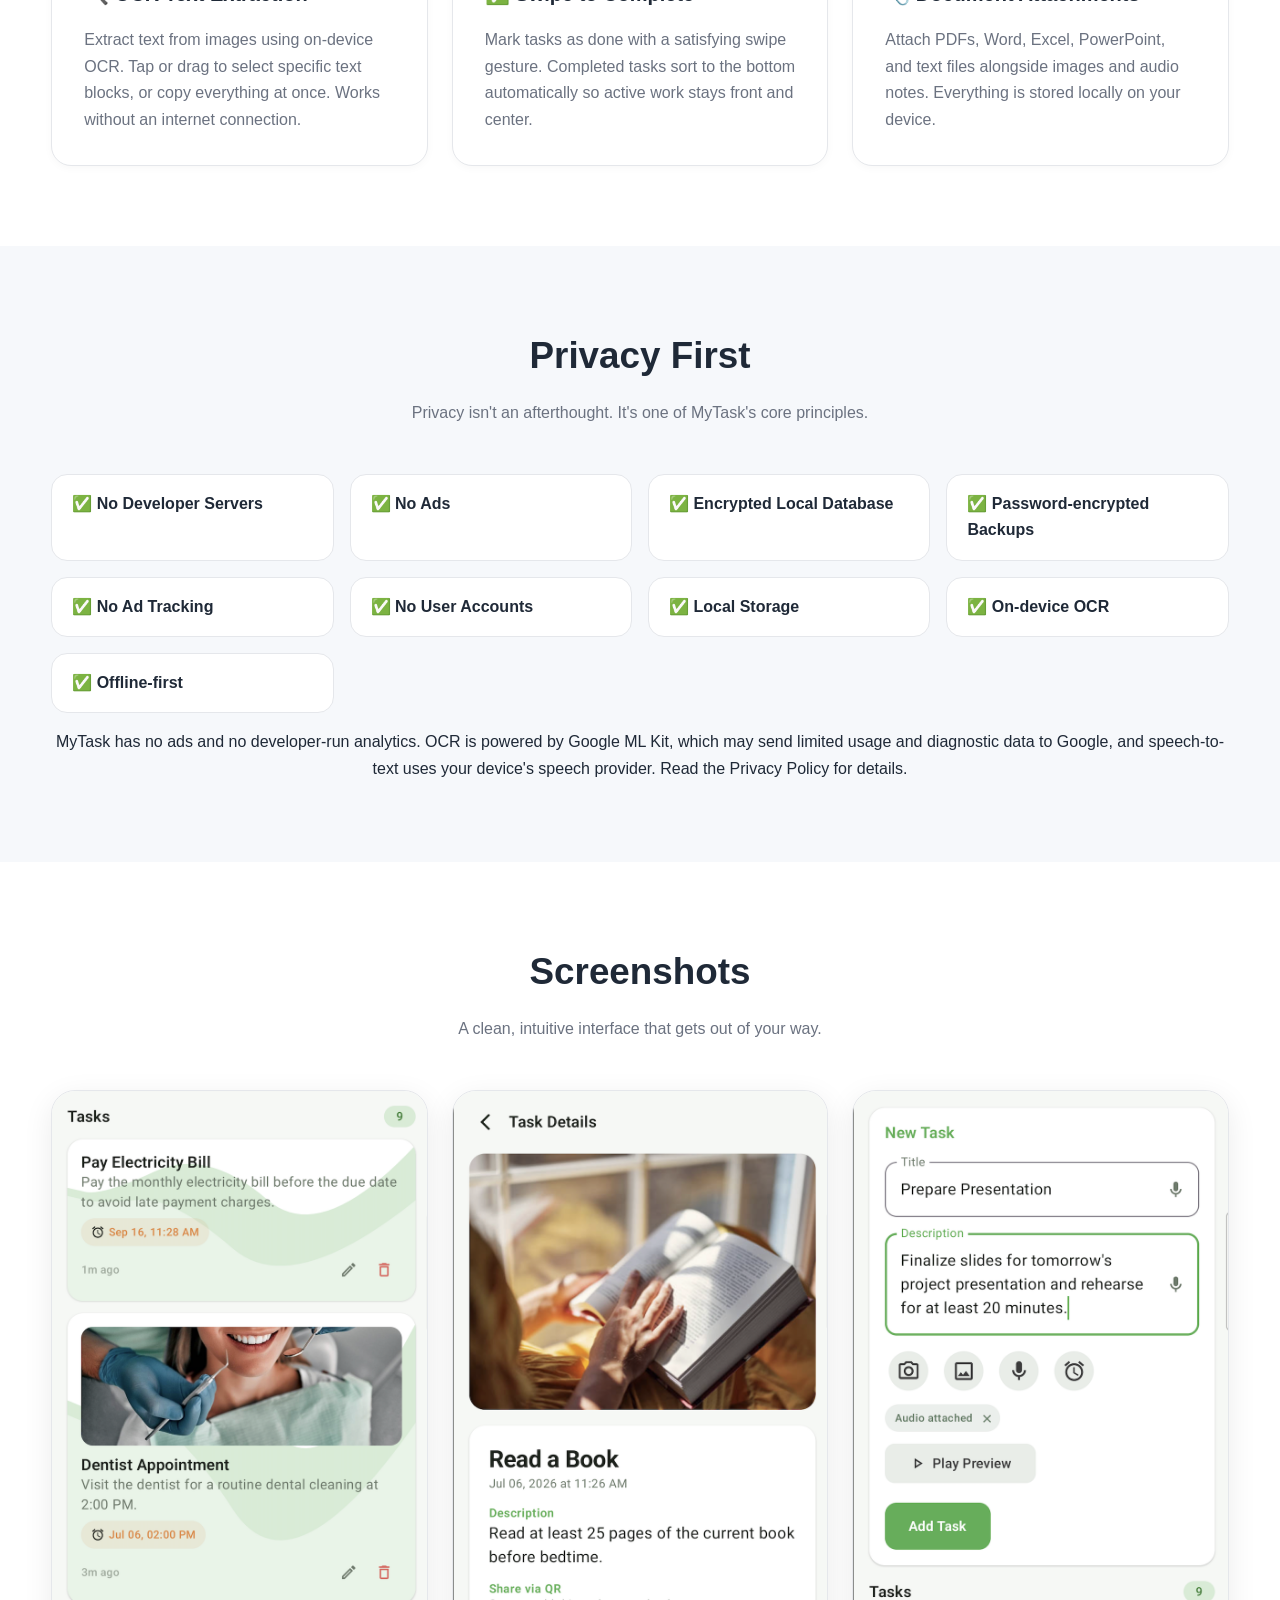
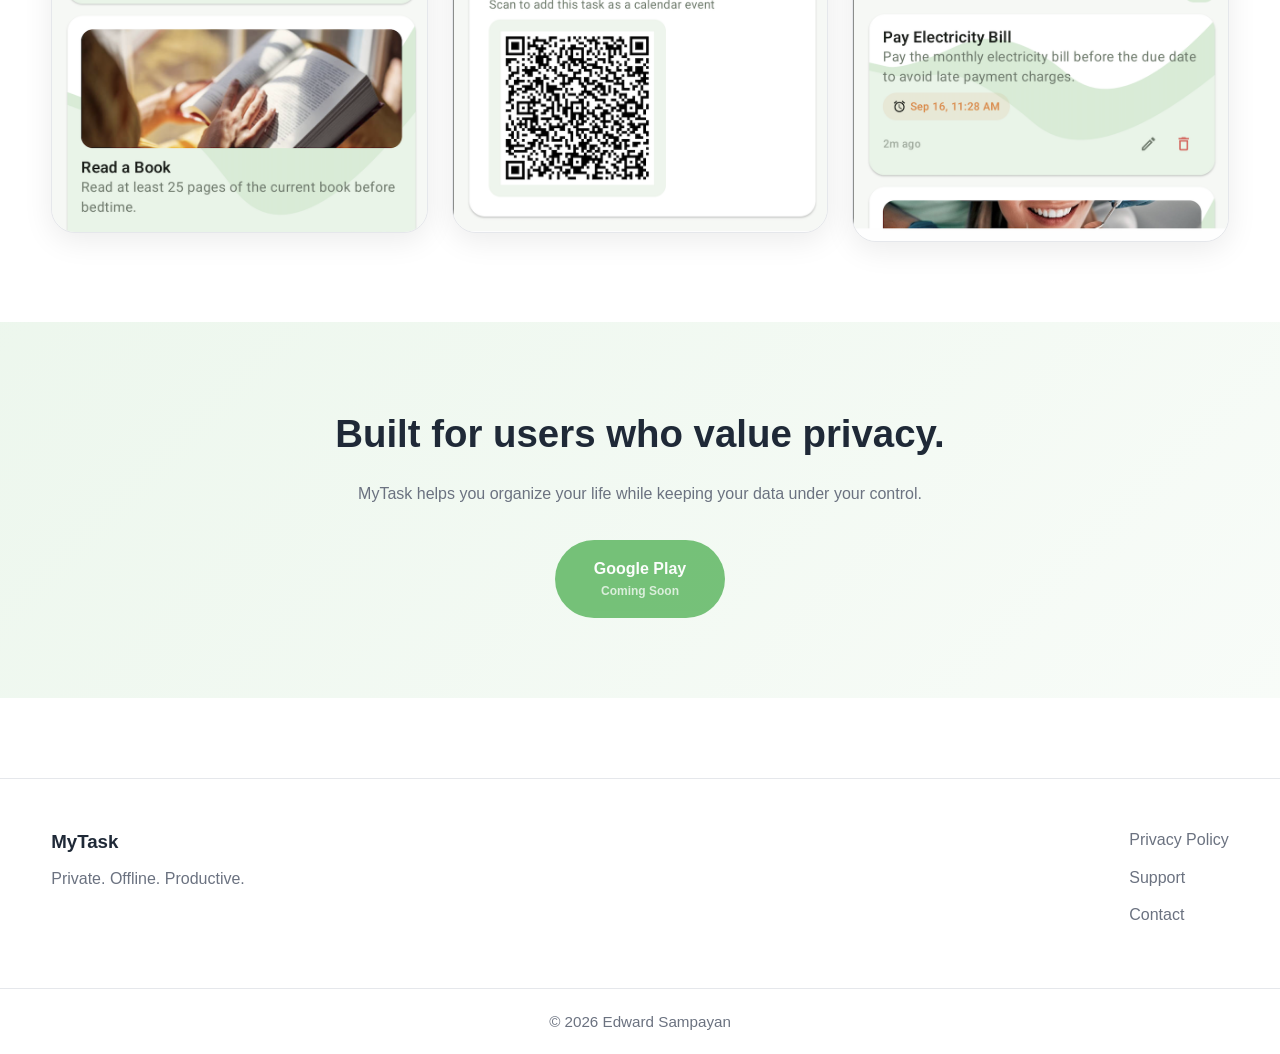
==== commit 23dfbd5e: "docs: align privacy wording with app behavior Corrects statements that were broader than the app can" ====
--- a/index.html
+++ b/index.html
@@ -131,9 +131,10 @@
 
                 <p>
 
-                    No account required.
-                    No cloud dependency.
-                    Your information stays on your device.
+                    No account required and no developer cloud service.
+                    Your tasks stay in the app on your device. Speech-to-text
+                    is the one feature that depends on your device's speech
+                    provider, which may use the internet.
 
                 </p>
 
@@ -279,7 +280,7 @@
 
             <div class="privacy-item">✅ Password-encrypted Backups</div>
 
-            <div class="privacy-item">✅ No Tracking</div>
+            <div class="privacy-item">✅ No Ad Tracking</div>
 
             <div class="privacy-item">✅ No User Accounts</div>
 
@@ -293,7 +294,8 @@
 
         <p class="mt-2 text-center">
 
-            OCR is powered by Google ML Kit, which may send limited usage and diagnostic data to Google.
+            MyTask has no ads and no developer-run analytics. OCR is powered by Google ML Kit, which may send
+            limited usage and diagnostic data to Google, and speech-to-text uses your device's speech provider.
             <a href="privacy.html">Read the Privacy Policy</a> for details.
 
         </p>
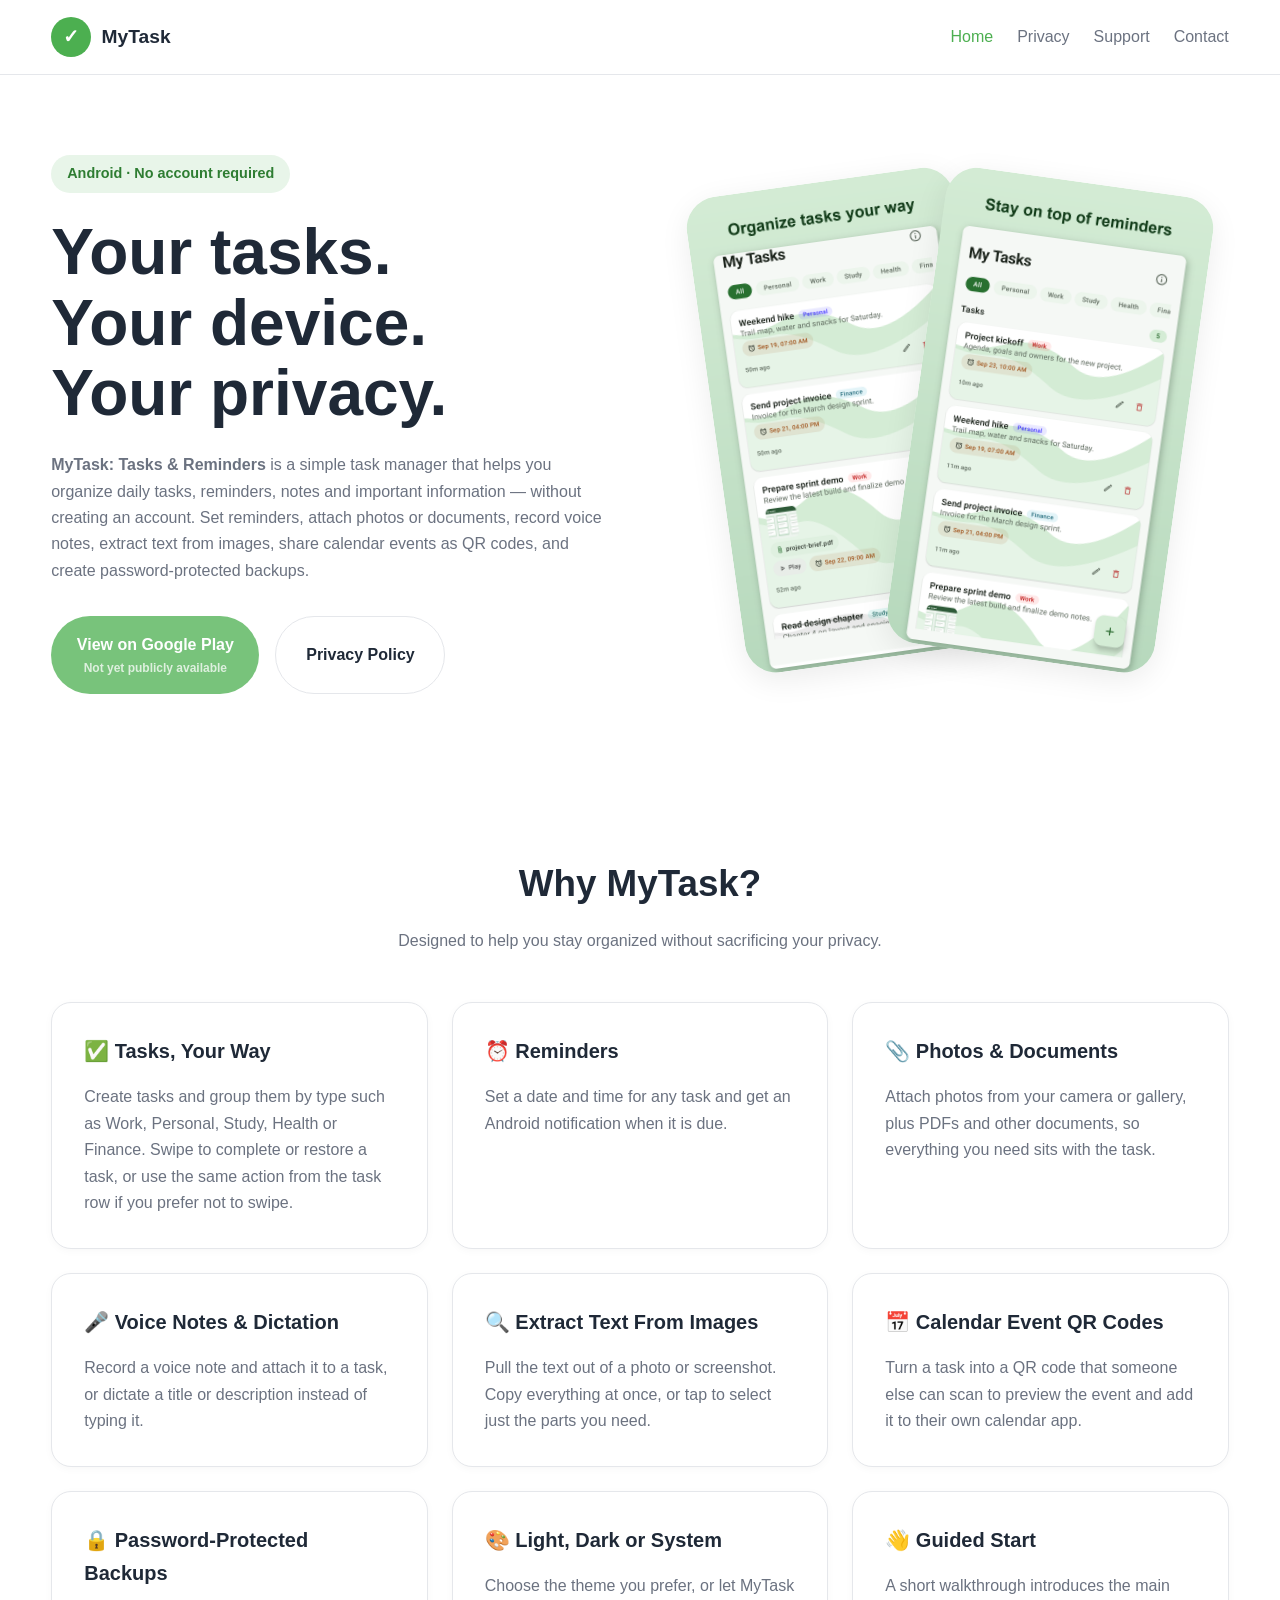
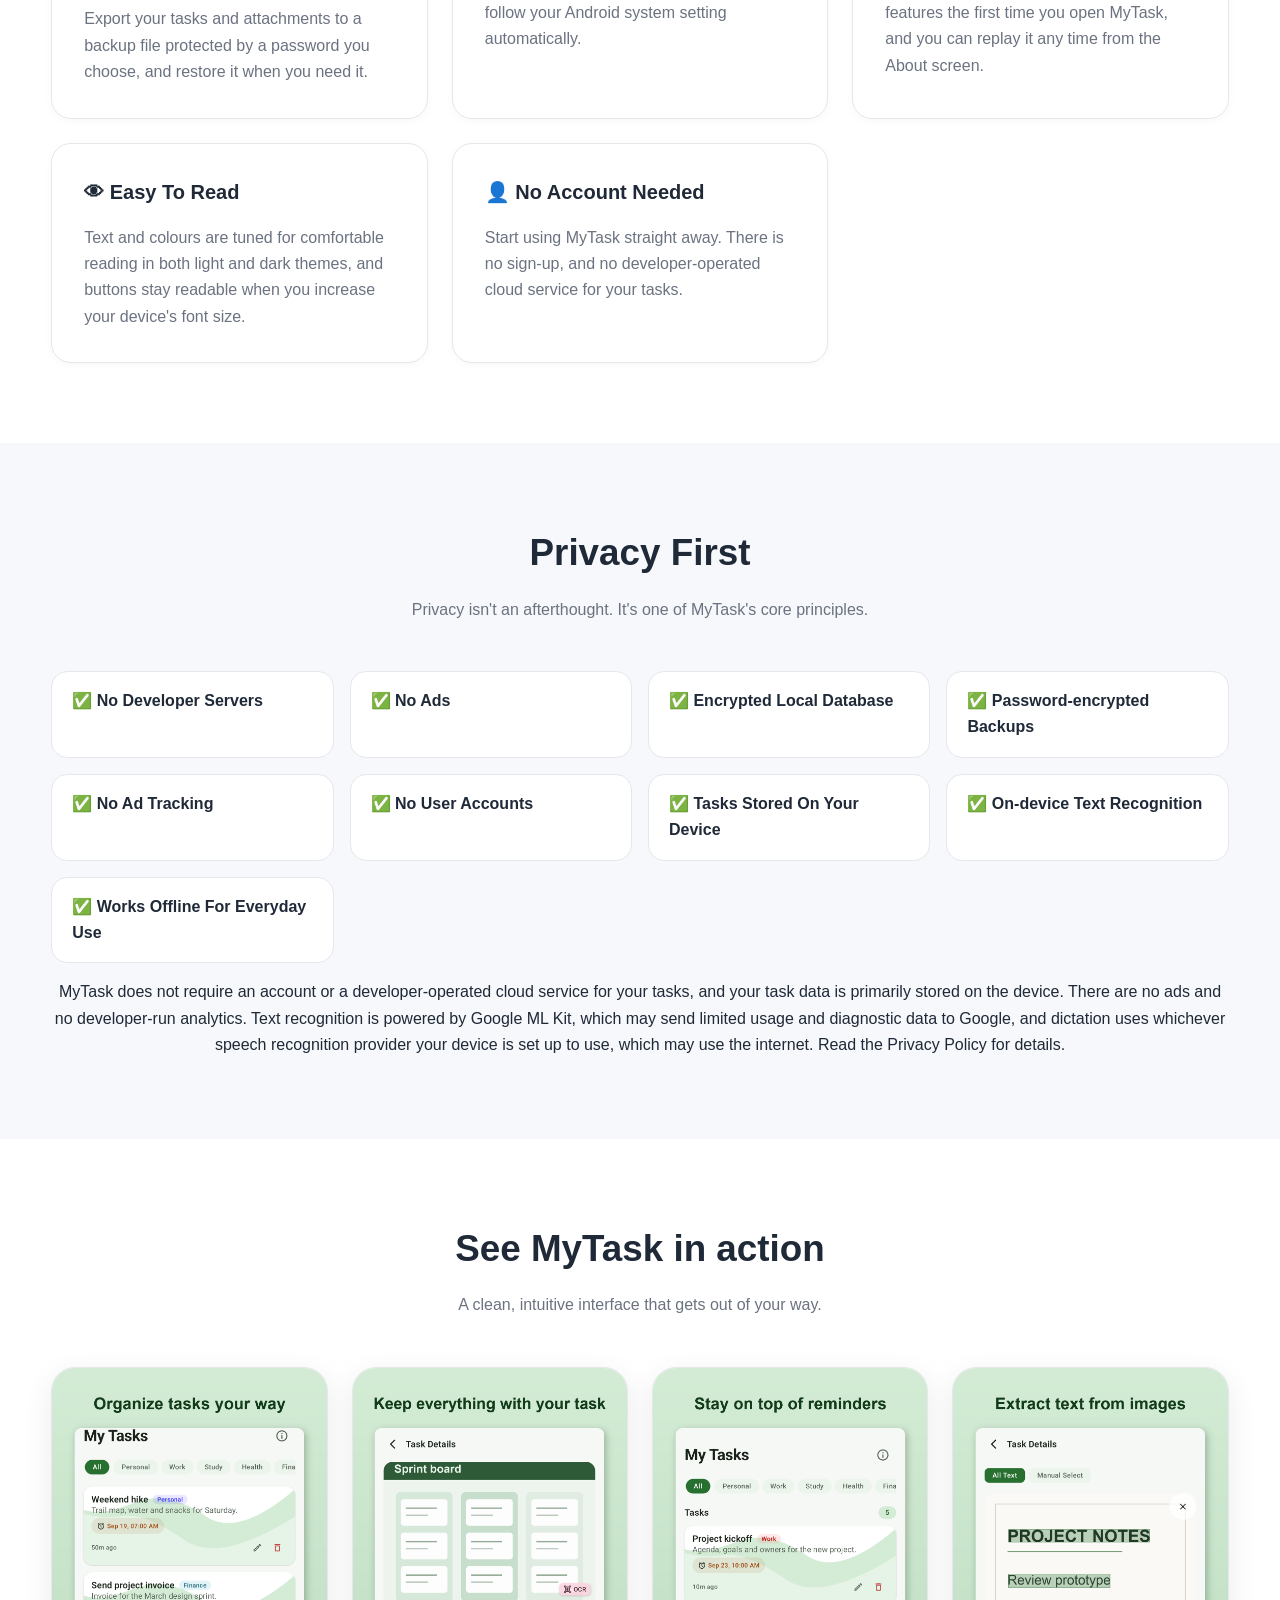
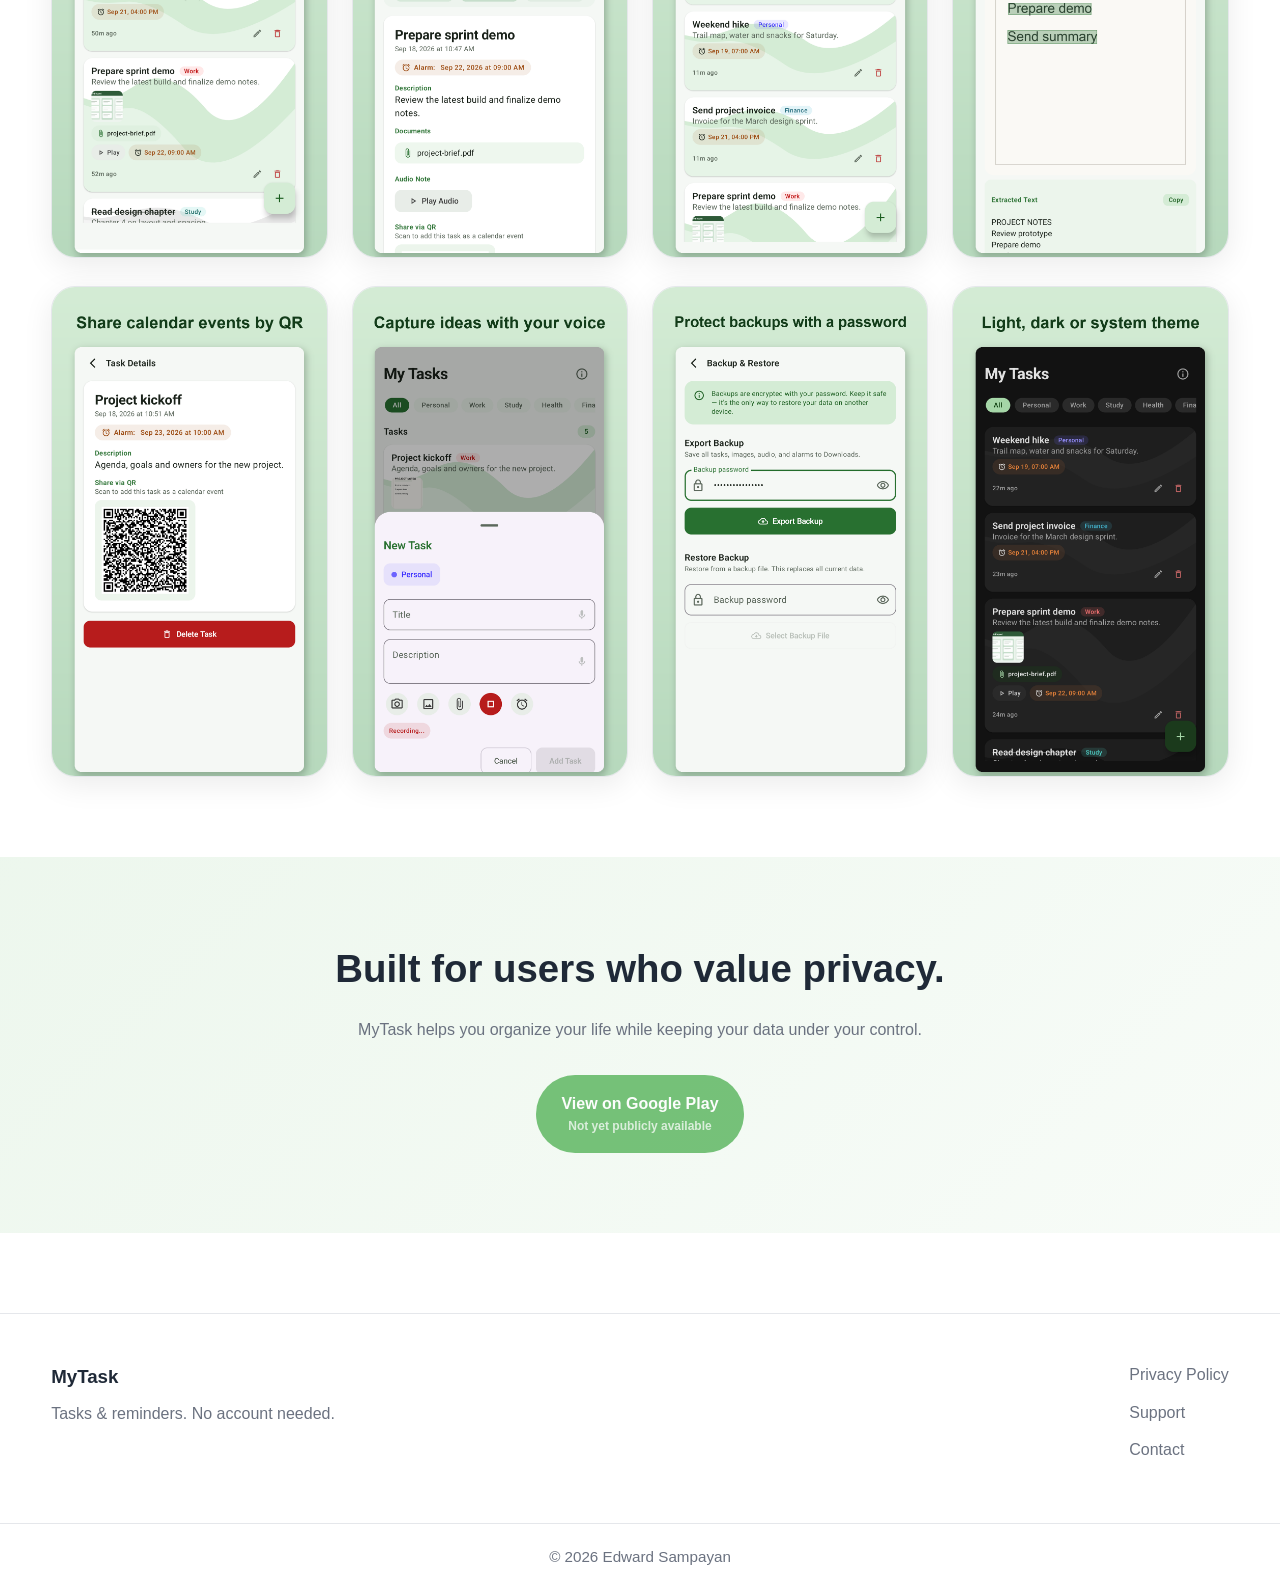
==== commit d5f96f31: "feat: update website for MyTask 1.3.0 Brings the public site in line with the approved 1.3.0 Play pr" ====
--- a/index.html
+++ b/index.html
@@ -5,10 +5,10 @@
     <meta charset="UTF-8">
     <meta name="viewport" content="width=device-width, initial-scale=1.0">
 
-    <title>MyTask | Private. Offline. Productive.</title>
+    <title>MyTask: Tasks &amp; Reminders</title>
 
     <meta name="description"
-        content="MyTask is an offline-first Android task manager with reminders, image attachments, audio notes, speech-to-text, and QR calendar sharing.">
+        content="To-do list with reminders, attachments, voice notes, OCR and calendar QR codes.">
 
     <meta name="theme-color" content="#4CAF50">
 
@@ -52,7 +52,7 @@
         <div class="hero-text">
 
             <span class="badge">
-                Offline-first Android App
+                Android · No account required
             </span>
 
             <h1>
@@ -67,29 +67,41 @@
 
             <p>
 
-                MyTask is a lightweight task manager designed for people who value
-                speed, simplicity, and privacy.
-
-                Capture ideas, attach photos and documents, record voice notes,
-                extract text from images with built-in OCR, create reminders,
-                and share events via QR-powered vCalendar—all while keeping your
-                data stored locally on your device.
+                <strong>MyTask: Tasks &amp; Reminders</strong> is a simple task manager
+                that helps you organize daily tasks, reminders, notes and important
+                information — without creating an account.
+
+                Set reminders, attach photos or documents, record voice notes,
+                extract text from images, share calendar events as QR codes,
+                and create password-protected backups.
 
             </p>
 
             <div class="hero-buttons">
 
-                <a class="btn primary disabled">
-                    Google Play
-                    <small>Coming Soon</small>
+                <!--
+                    Canonical Play listing for this app:
+                    https://play.google.com/store/apps/details?id=com.esmpyn.mytask
+
+                    The listing is not published yet, so this button is intentionally
+                    inactive - linking to it today would send visitors to a 404 page.
+                    To go live, replace this element with:
+                    <a class="btn primary"
+                       href="https://play.google.com/store/apps/details?id=com.esmpyn.mytask">
+                       View on Google Play</a>
+                -->
+                <span class="btn primary disabled"
+                      data-play-url="https://play.google.com/store/apps/details?id=com.esmpyn.mytask">
+                    View on Google Play
+                    <small>Not yet publicly available</small>
+                </span>
+
+                <a href="privacy.html" class="btn secondary">
+
+                    Privacy Policy
+
                 </a>
 
-                <a href="privacy.html" class="btn secondary">
-
-                    Privacy Policy
-
-                </a>
-
             </div>
 
         </div>
@@ -97,11 +109,13 @@
         <div class="hero-image">
 
             <img
-                    src="images/ss1.png"
-                    alt="MyTask App Screenshot">
+                    src="images/screenshots/01-organize-tasks.png"
+                    width="1080" height="1920"
+                    alt="The MyTask task list, showing tasks grouped by type with reminder times and attachments.">
             <img
-                    src="images/ss2.png"
-                    alt="MyTask App Screenshot">
+                    src="images/screenshots/03-reminders.png"
+                    width="1080" height="1920"
+                    alt="A MyTask list where several tasks show upcoming reminder dates and times.">
 
         </div>
 
@@ -127,121 +141,145 @@
 
             <article class="card">
 
-                <h3>📱 Offline First</h3>
-
-                <p>
-
-                    No account required and no developer cloud service.
-                    Your tasks stay in the app on your device. Speech-to-text
-                    is the one feature that depends on your device's speech
-                    provider, which may use the internet.
-
-                </p>
-
-            </article>
-
-            <article class="card">
-
-                <h3>🖼 Image Attachments</h3>
-
-                <p>
-
-                    Capture photos or choose multiple images
-                    directly from your gallery.
-
-                </p>
-
-            </article>
-
-            <article class="card">
-
-                <h3>🎙 Audio Notes</h3>
-
-                <p>
-
-                    Record voice notes and attach them to your tasks.
-
-                </p>
-
-            </article>
-
-            <article class="card">
-
-                <h3>🎤 Speech-to-Text</h3>
-
-                <p>
-
-                    Quickly dictate task titles and descriptions using Android's
-                    speech recognition service.
-
-                </p>
-
-            </article>
-
-            <article class="card">
-
-                <h3>⏰ Smart Reminders</h3>
-
-                <p>
-
-                    Never miss important tasks with reliable
-                    Android reminders and notifications.
-
-                </p>
-
-            </article>
-
-            <article class="card">
-
-                <h3>📅 QR Calendar Sharing</h3>
-
-                <p>
-
-                    Generate a QR code containing a standard
-                    vCalendar event that others can scan to preview
-                    and optionally save in their calendar app.
-
-                </p>
-
-            </article>
-
-            <article class="card">
-
-                <h3>🔍 OCR Text Extraction</h3>
-
-                <p>
-
-                    Extract text from images using on-device OCR.
-                    Tap or drag to select specific text blocks, or
-                    copy everything at once. Works without an internet connection.
-
-                </p>
-
-            </article>
-
-            <article class="card">
-
-                <h3>✅ Swipe to Complete</h3>
-
-                <p>
-
-                    Mark tasks as done with a satisfying swipe gesture.
-                    Completed tasks sort to the bottom automatically
-                    so active work stays front and center.
-
-                </p>
-
-            </article>
-
-            <article class="card">
-
-                <h3>📎 Document Attachments</h3>
-
-                <p>
-
-                    Attach PDFs, Word, Excel, PowerPoint, and text
-                    files alongside images and audio notes. Everything
-                    is stored locally on your device.
+                <h3>✅ Tasks, Your Way</h3>
+
+                <p>
+
+                    Create tasks and group them by type such as Work, Personal,
+                    Study, Health or Finance. Swipe to complete or restore a task,
+                    or use the same action from the task row if you prefer not to swipe.
+
+                </p>
+
+            </article>
+
+            <article class="card">
+
+                <h3>⏰ Reminders</h3>
+
+                <p>
+
+                    Set a date and time for any task and get an Android
+                    notification when it is due.
+
+                </p>
+
+            </article>
+
+            <article class="card">
+
+                <h3>📎 Photos &amp; Documents</h3>
+
+                <p>
+
+                    Attach photos from your camera or gallery, plus PDFs and
+                    other documents, so everything you need sits with the task.
+
+                </p>
+
+            </article>
+
+            <article class="card">
+
+                <h3>🎤 Voice Notes &amp; Dictation</h3>
+
+                <p>
+
+                    Record a voice note and attach it to a task, or dictate a
+                    title or description instead of typing it.
+
+                </p>
+
+            </article>
+
+            <article class="card">
+
+                <h3>🔍 Extract Text From Images</h3>
+
+                <p>
+
+                    Pull the text out of a photo or screenshot. Copy everything
+                    at once, or tap to select just the parts you need.
+
+                </p>
+
+            </article>
+
+            <article class="card">
+
+                <h3>📅 Calendar Event QR Codes</h3>
+
+                <p>
+
+                    Turn a task into a QR code that someone else can scan to
+                    preview the event and add it to their own calendar app.
+
+                </p>
+
+            </article>
+
+            <article class="card">
+
+                <h3>🔒 Password-Protected Backups</h3>
+
+                <p>
+
+                    Export your tasks and attachments to a backup file protected
+                    by a password you choose, and restore it when you need it.
+
+                </p>
+
+            </article>
+
+            <article class="card">
+
+                <h3>🎨 Light, Dark or System</h3>
+
+                <p>
+
+                    Choose the theme you prefer, or let MyTask follow your
+                    Android system setting automatically.
+
+                </p>
+
+            </article>
+
+            <article class="card">
+
+                <h3>👋 Guided Start</h3>
+
+                <p>
+
+                    A short walkthrough introduces the main features the first
+                    time you open MyTask, and you can replay it any time from
+                    the About screen.
+
+                </p>
+
+            </article>
+
+            <article class="card">
+
+                <h3>👁 Easy To Read</h3>
+
+                <p>
+
+                    Text and colours are tuned for comfortable reading in both
+                    light and dark themes, and buttons stay readable when you
+                    increase your device's font size.
+
+                </p>
+
+            </article>
+
+            <article class="card">
+
+                <h3>👤 No Account Needed</h3>
+
+                <p>
+
+                    Start using MyTask straight away. There is no sign-up, and
+                    no developer-operated cloud service for your tasks.
 
                 </p>
 
@@ -284,18 +322,21 @@
 
             <div class="privacy-item">✅ No User Accounts</div>
 
-            <div class="privacy-item">✅ Local Storage</div>
-
-            <div class="privacy-item">✅ On-device OCR</div>
-
-            <div class="privacy-item">✅ Offline-first</div>
+            <div class="privacy-item">✅ Tasks Stored On Your Device</div>
+
+            <div class="privacy-item">✅ On-device Text Recognition</div>
+
+            <div class="privacy-item">✅ Works Offline For Everyday Use</div>
 
         </div>
 
         <p class="mt-2 text-center">
 
-            MyTask has no ads and no developer-run analytics. OCR is powered by Google ML Kit, which may send
-            limited usage and diagnostic data to Google, and speech-to-text uses your device's speech provider.
+            MyTask does not require an account or a developer-operated cloud service for your tasks,
+            and your task data is primarily stored on the device. There are no ads and no
+            developer-run analytics. Text recognition is powered by Google ML Kit, which may send
+            limited usage and diagnostic data to Google, and dictation uses whichever speech
+            recognition provider your device is set up to use, which may use the internet.
             <a href="privacy.html">Read the Privacy Policy</a> for details.
 
         </p>
@@ -310,7 +351,7 @@
 
         <div class="section-title">
 
-            <h2>Screenshots</h2>
+            <h2>See MyTask in action</h2>
 
             <p>
 
@@ -320,13 +361,87 @@
 
         </div>
 
-        <div class="screenshots">
-
-            <img src="images/screenshot-task-list.png" alt="Task List">
-
-            <img src="images/screenshot-detail.png" alt="Task Detail">
-
-            <img src="images/screenshot-add-task.png" alt="Add Task">
+        <div class="shots-grid">
+
+            <figure class="shot">
+
+                <img
+                    src="images/screenshots/01-organize-tasks.png"
+                    width="1080" height="1920"
+                    loading="lazy" decoding="async"
+                    alt="Organize tasks your way — The MyTask task list, with tasks grouped by type such as Personal, Work and Finance, each showing its reminder time and attachments.">
+
+            </figure>
+
+            <figure class="shot">
+
+                <img
+                    src="images/screenshots/02-task-details.png"
+                    width="1080" height="1920"
+                    loading="lazy" decoding="async"
+                    alt="Keep everything with your task — A task detail screen showing an attached image, a PDF document, an audio note and a reminder, all attached to one task.">
+
+            </figure>
+
+            <figure class="shot">
+
+                <img
+                    src="images/screenshots/03-reminders.png"
+                    width="1080" height="1920"
+                    loading="lazy" decoding="async"
+                    alt="Stay on top of reminders — A task list where several tasks display their upcoming reminder dates and times.">
+
+            </figure>
+
+            <figure class="shot">
+
+                <img
+                    src="images/screenshots/04-extract-text.png"
+                    width="1080" height="1920"
+                    loading="lazy" decoding="async"
+                    alt="Extract text from images — Text recognition running on an attached photo of handwritten notes, with the detected lines highlighted and the extracted text shown below.">
+
+            </figure>
+
+            <figure class="shot">
+
+                <img
+                    src="images/screenshots/05-calendar-qr.png"
+                    width="1080" height="1920"
+                    loading="lazy" decoding="async"
+                    alt="Share calendar events by QR — A task detail screen showing a generated QR code that can be scanned to add the task as a calendar event.">
+
+            </figure>
+
+            <figure class="shot">
+
+                <img
+                    src="images/screenshots/06-voice.png"
+                    width="1080" height="1920"
+                    loading="lazy" decoding="async"
+                    alt="Capture ideas with your voice — The new task sheet with the microphone active, dictating the title and description instead of typing.">
+
+            </figure>
+
+            <figure class="shot">
+
+                <img
+                    src="images/screenshots/07-backup-restore.png"
+                    width="1080" height="1920"
+                    loading="lazy" decoding="async"
+                    alt="Protect backups with a password — The Backup and Restore screen, where a backup password is entered before exporting or restoring tasks.">
+
+            </figure>
+
+            <figure class="shot">
+
+                <img
+                    src="images/screenshots/08-dark-theme.png"
+                    width="1080" height="1920"
+                    loading="lazy" decoding="async"
+                    alt="Light, dark or system theme — The MyTask task list shown in the dark theme.">
+
+            </figure>
 
         </div>
 
@@ -351,13 +466,19 @@
 
         </p>
 
-        <a class="btn primary disabled">
-
-            Google Play
-
-            <small>Coming Soon</small>
-
-        </a>
+        <!--
+            Canonical Play listing:
+            https://play.google.com/store/apps/details?id=com.esmpyn.mytask
+            Inactive until the listing is published - see the note in the hero section.
+        -->
+        <span class="btn primary disabled"
+              data-play-url="https://play.google.com/store/apps/details?id=com.esmpyn.mytask">
+
+            View on Google Play
+
+            <small>Not yet publicly available</small>
+
+        </span>
 
     </div>
 
@@ -375,9 +496,8 @@
 
             <p>
 
-                Private.
-                Offline.
-                Productive.
+                Tasks &amp; reminders.
+                No account needed.
 
             </p>
 
--- a/css/styles.css
+++ b/css/styles.css
@@ -380,6 +380,10 @@
 
     width: 270px;
 
+    height: auto;
+
+    aspect-ratio: 1080/1920;
+
     border-radius: 32px;
 
     box-shadow: var(--shadow);
@@ -656,20 +660,38 @@
    SCREENSHOTS
    ========================================================== */
 
-.screenshots{
+.shots-grid{
 
     display:grid;
 
-    grid-template-columns:repeat(auto-fit,minmax(220px,1fr));
-
-    gap:1.5rem;
-
-}
-
-.screenshots img{
+    grid-template-columns:repeat(4,1fr);
+
+    gap:1.75rem 1.5rem;
+
+}
+
+.shot{
+
+    margin:0;
+
+    display:flex;
+
+    flex-direction:column;
+
+    gap:.75rem;
+
+}
+
+.shot img{
 
     width:100%;
 
+    height:auto;
+
+    aspect-ratio:1080/1920;
+
+    object-fit:cover;
+
     border-radius:24px;
 
     border:1px solid var(--border);
@@ -682,9 +704,25 @@
 
 }
 
-.screenshots img:hover{
+.shot img:hover{
 
     transform:scale(1.03);
+
+}
+
+@media(prefers-reduced-motion:reduce){
+
+    .shot img{
+
+        transition:none;
+
+    }
+
+    .shot img:hover{
+
+        transform:none;
+
+    }
 
 }
 
@@ -860,6 +898,13 @@
 
 @media (max-width:900px){
 
+.shots-grid{
+
+    grid-template-columns:repeat(3,1fr);
+
+}
+
+
 .hero-content{
 
     grid-template-columns:1fr;
@@ -900,6 +945,13 @@
 
 @media (max-width:700px){
 
+.shots-grid{
+
+    grid-template-columns:repeat(2,1fr);
+
+}
+
+
 nav{
 
     gap:.9rem;
@@ -976,9 +1028,11 @@
 
 }
 
-.screenshots{
-
-    grid-template-columns:1fr;
+.shots-grid{
+
+    grid-template-columns:repeat(2,1fr);
+
+    gap:1.25rem 1rem;
 
 }
 
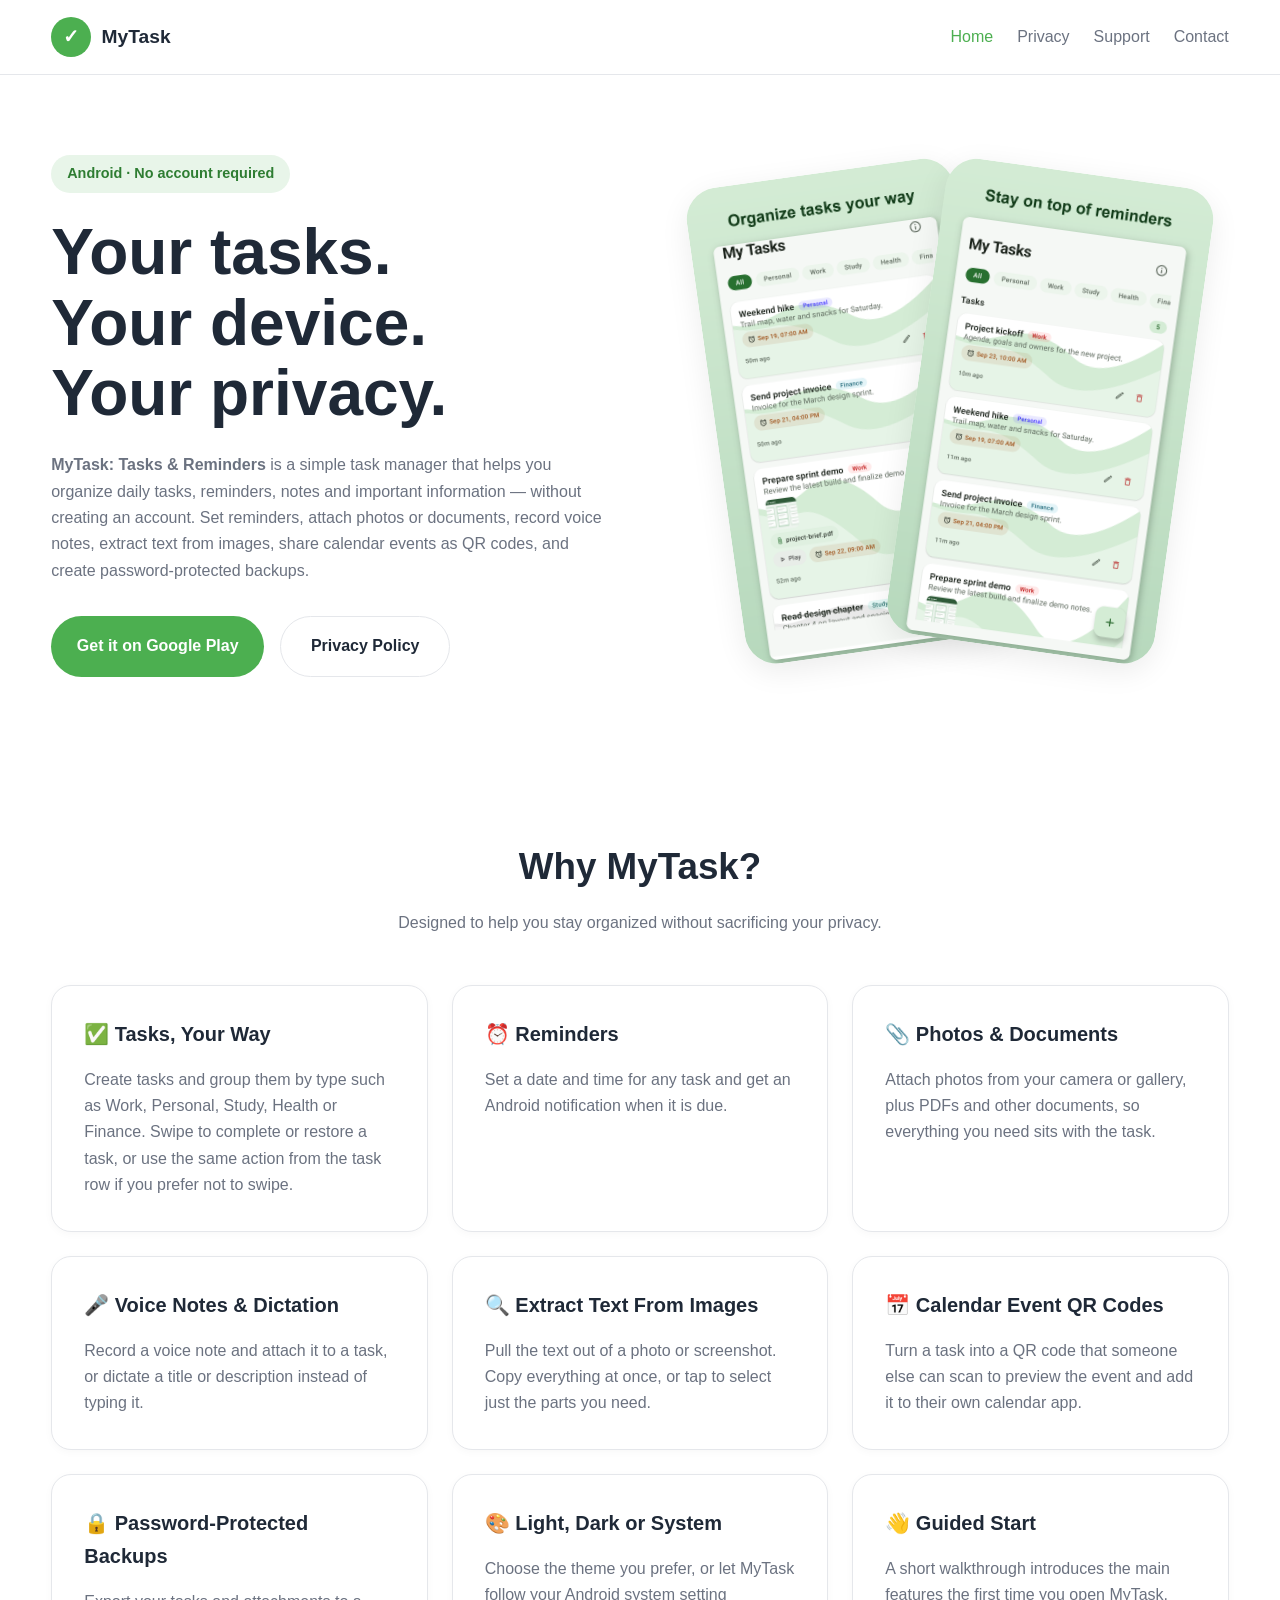
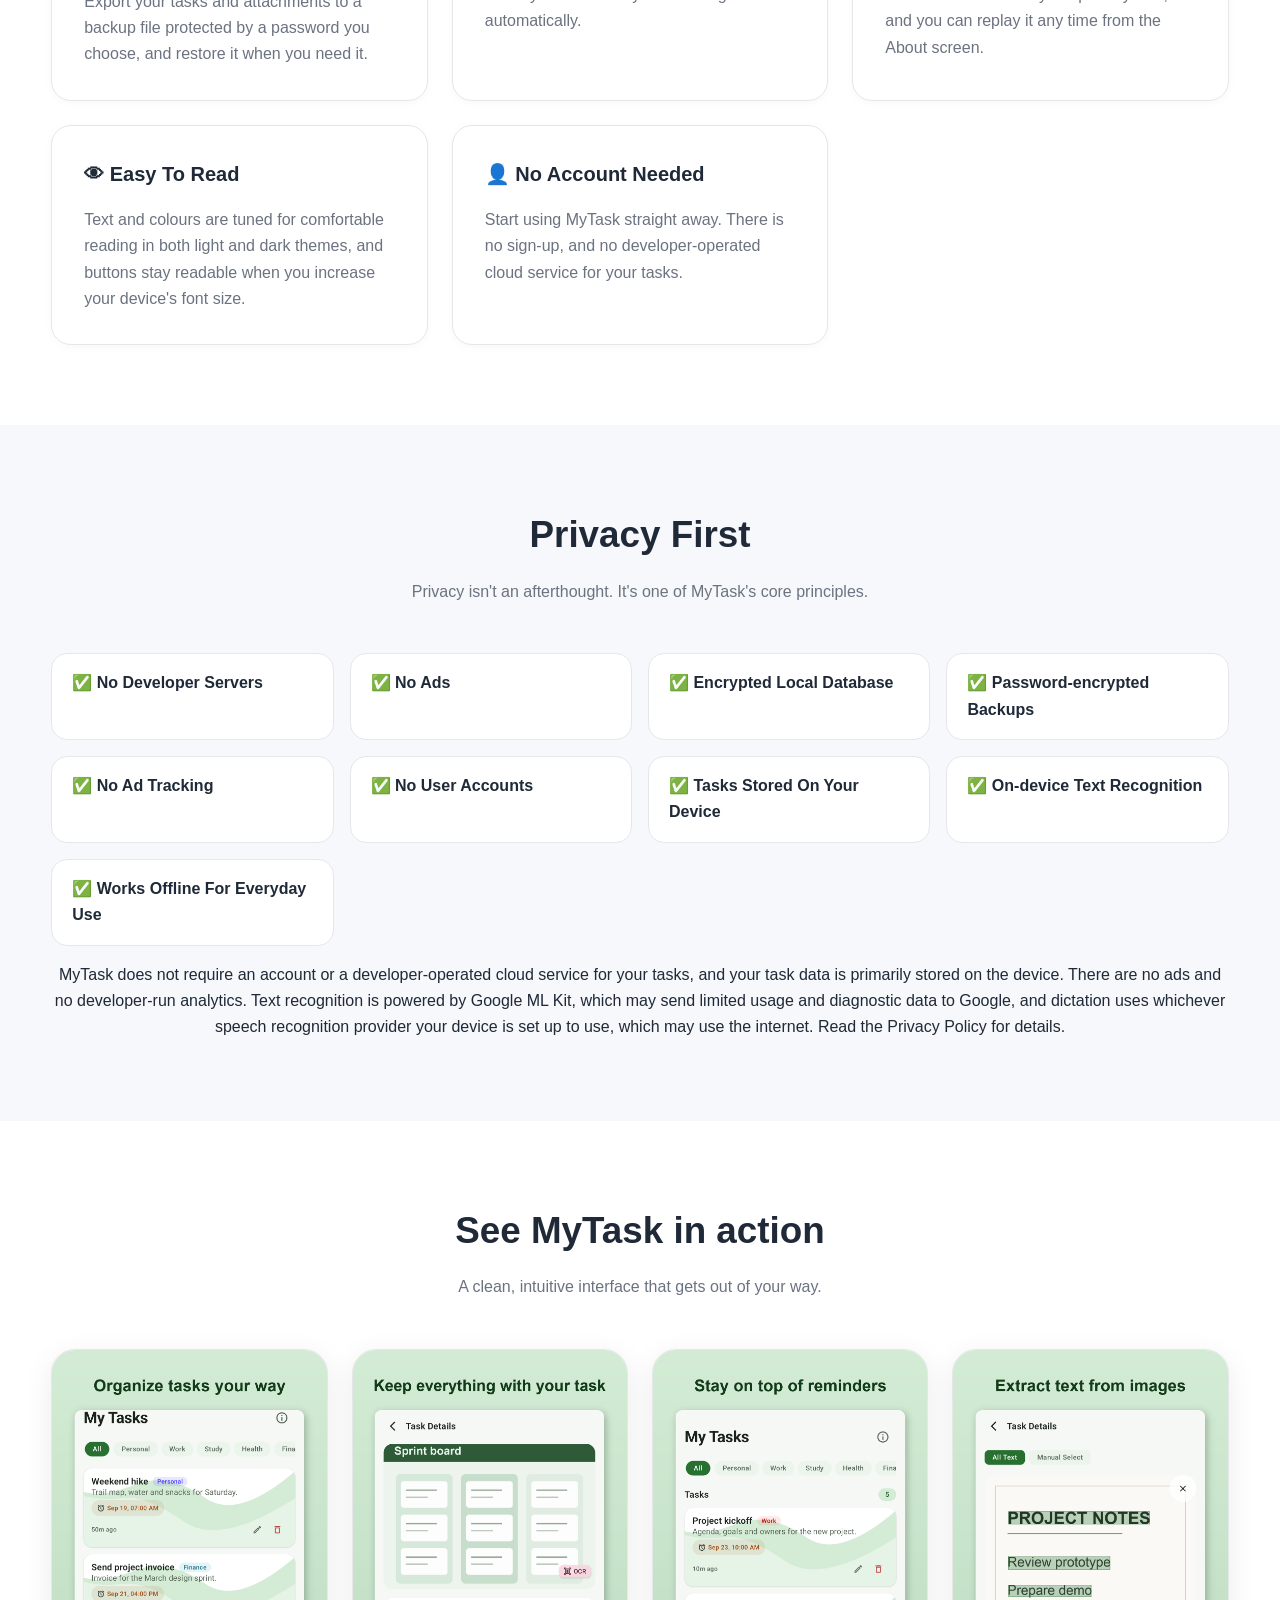
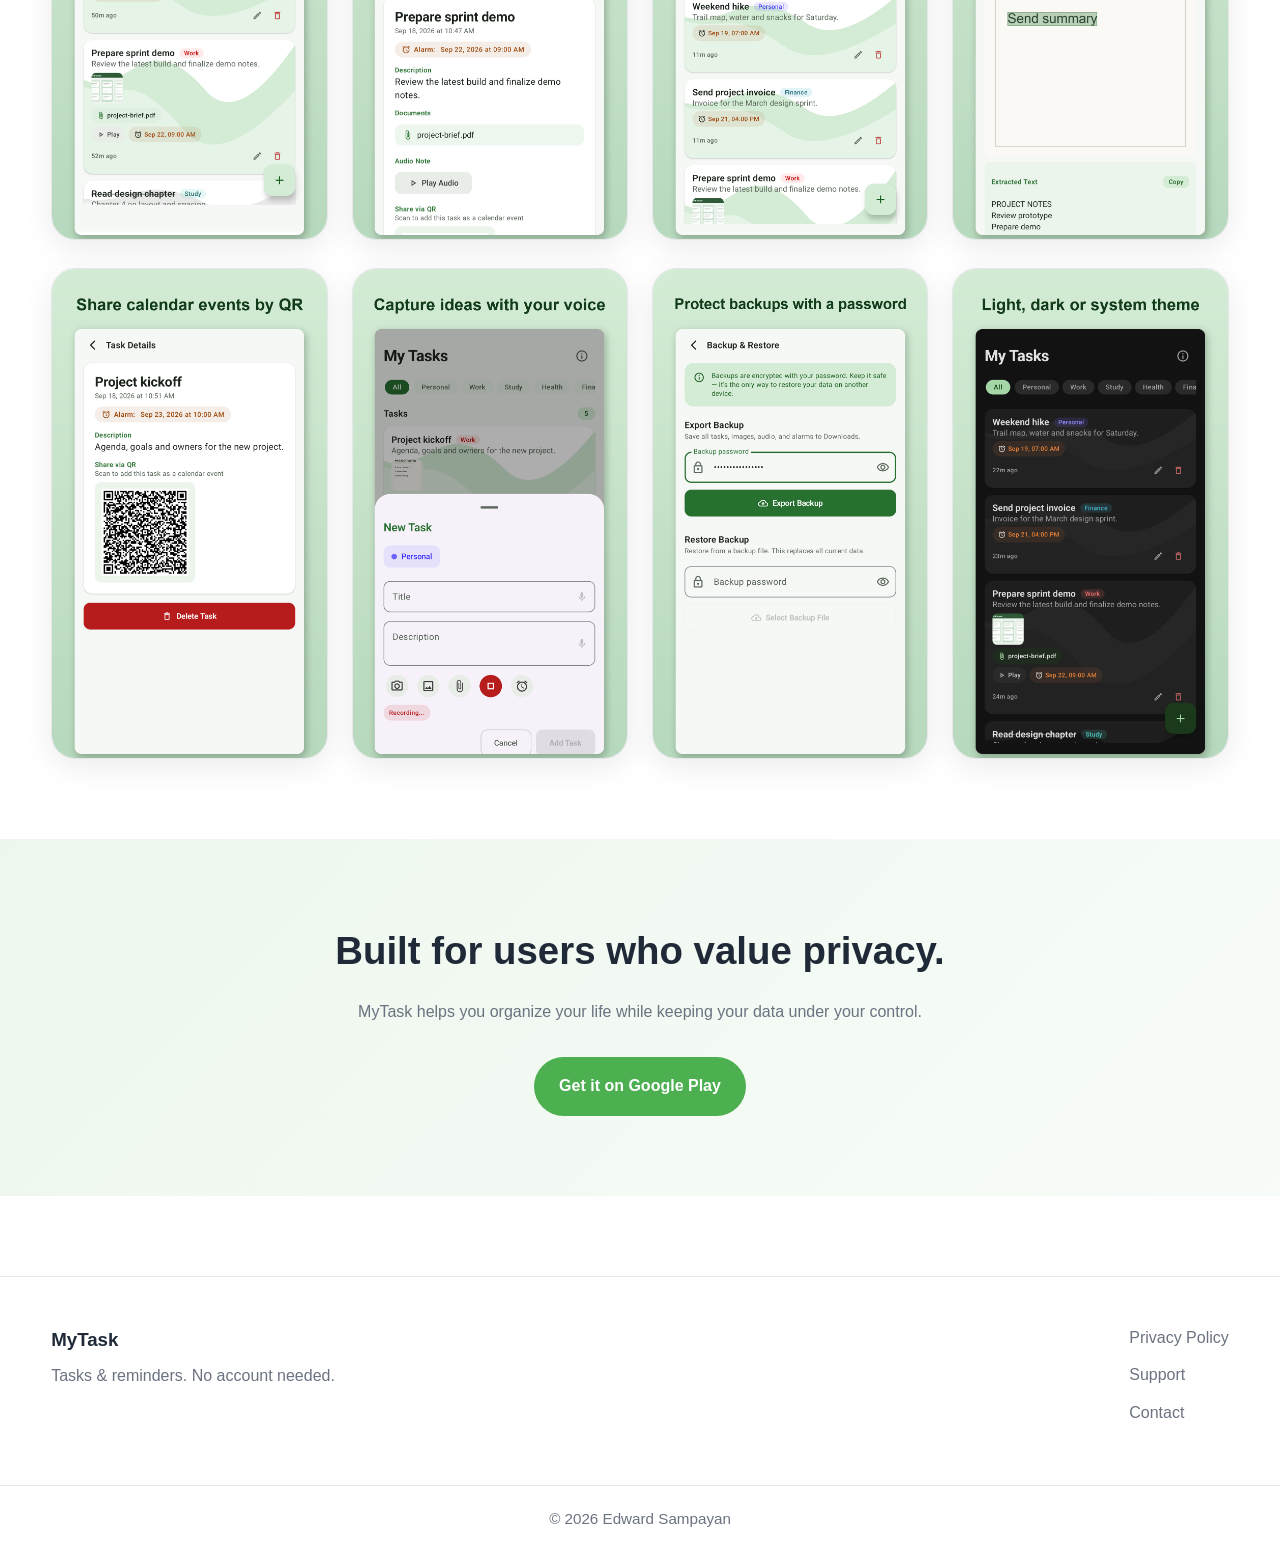
==== commit 884fb5e5: "feat: activate Google Play production links Co-Authored-By: Claude Opus 5.5 <noreply@anthropic.com>" ====
--- a/index.html
+++ b/index.html
@@ -79,22 +79,9 @@
 
             <div class="hero-buttons">
 
-                <!--
-                    Canonical Play listing for this app:
-                    https://play.google.com/store/apps/details?id=com.esmpyn.mytask
-
-                    The listing is not published yet, so this button is intentionally
-                    inactive - linking to it today would send visitors to a 404 page.
-                    To go live, replace this element with:
-                    <a class="btn primary"
-                       href="https://play.google.com/store/apps/details?id=com.esmpyn.mytask">
-                       View on Google Play</a>
-                -->
-                <span class="btn primary disabled"
-                      data-play-url="https://play.google.com/store/apps/details?id=com.esmpyn.mytask">
-                    View on Google Play
-                    <small>Not yet publicly available</small>
-                </span>
+                <a href="https://play.google.com/store/apps/details?id=com.esmpyn.mytask" class="btn primary">
+                    Get it on Google Play
+                </a>
 
                 <a href="privacy.html" class="btn secondary">
 
@@ -466,19 +453,11 @@
 
         </p>
 
-        <!--
-            Canonical Play listing:
-            https://play.google.com/store/apps/details?id=com.esmpyn.mytask
-            Inactive until the listing is published - see the note in the hero section.
-        -->
-        <span class="btn primary disabled"
-              data-play-url="https://play.google.com/store/apps/details?id=com.esmpyn.mytask">
-
-            View on Google Play
-
-            <small>Not yet publicly available</small>
-
-        </span>
+        <a href="https://play.google.com/store/apps/details?id=com.esmpyn.mytask" class="btn primary">
+
+            Get it on Google Play
+
+        </a>
 
     </div>
 
